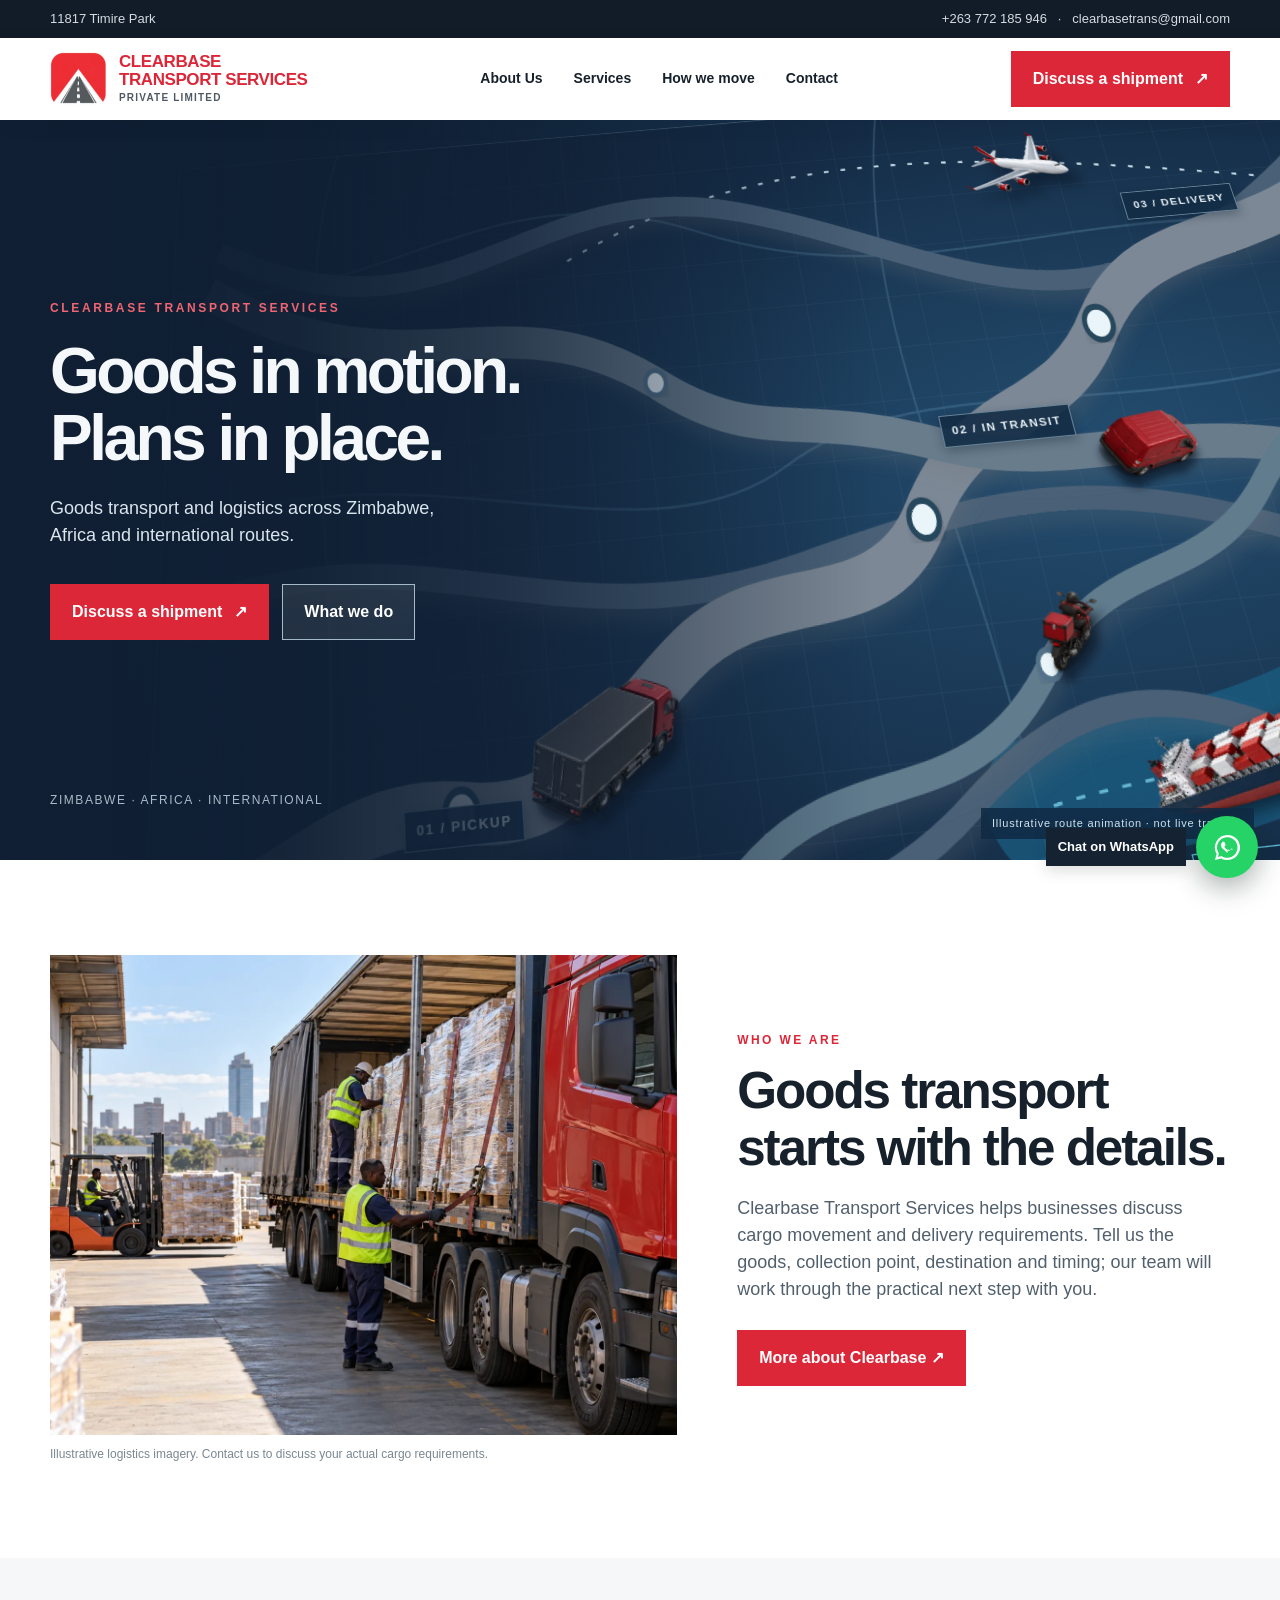
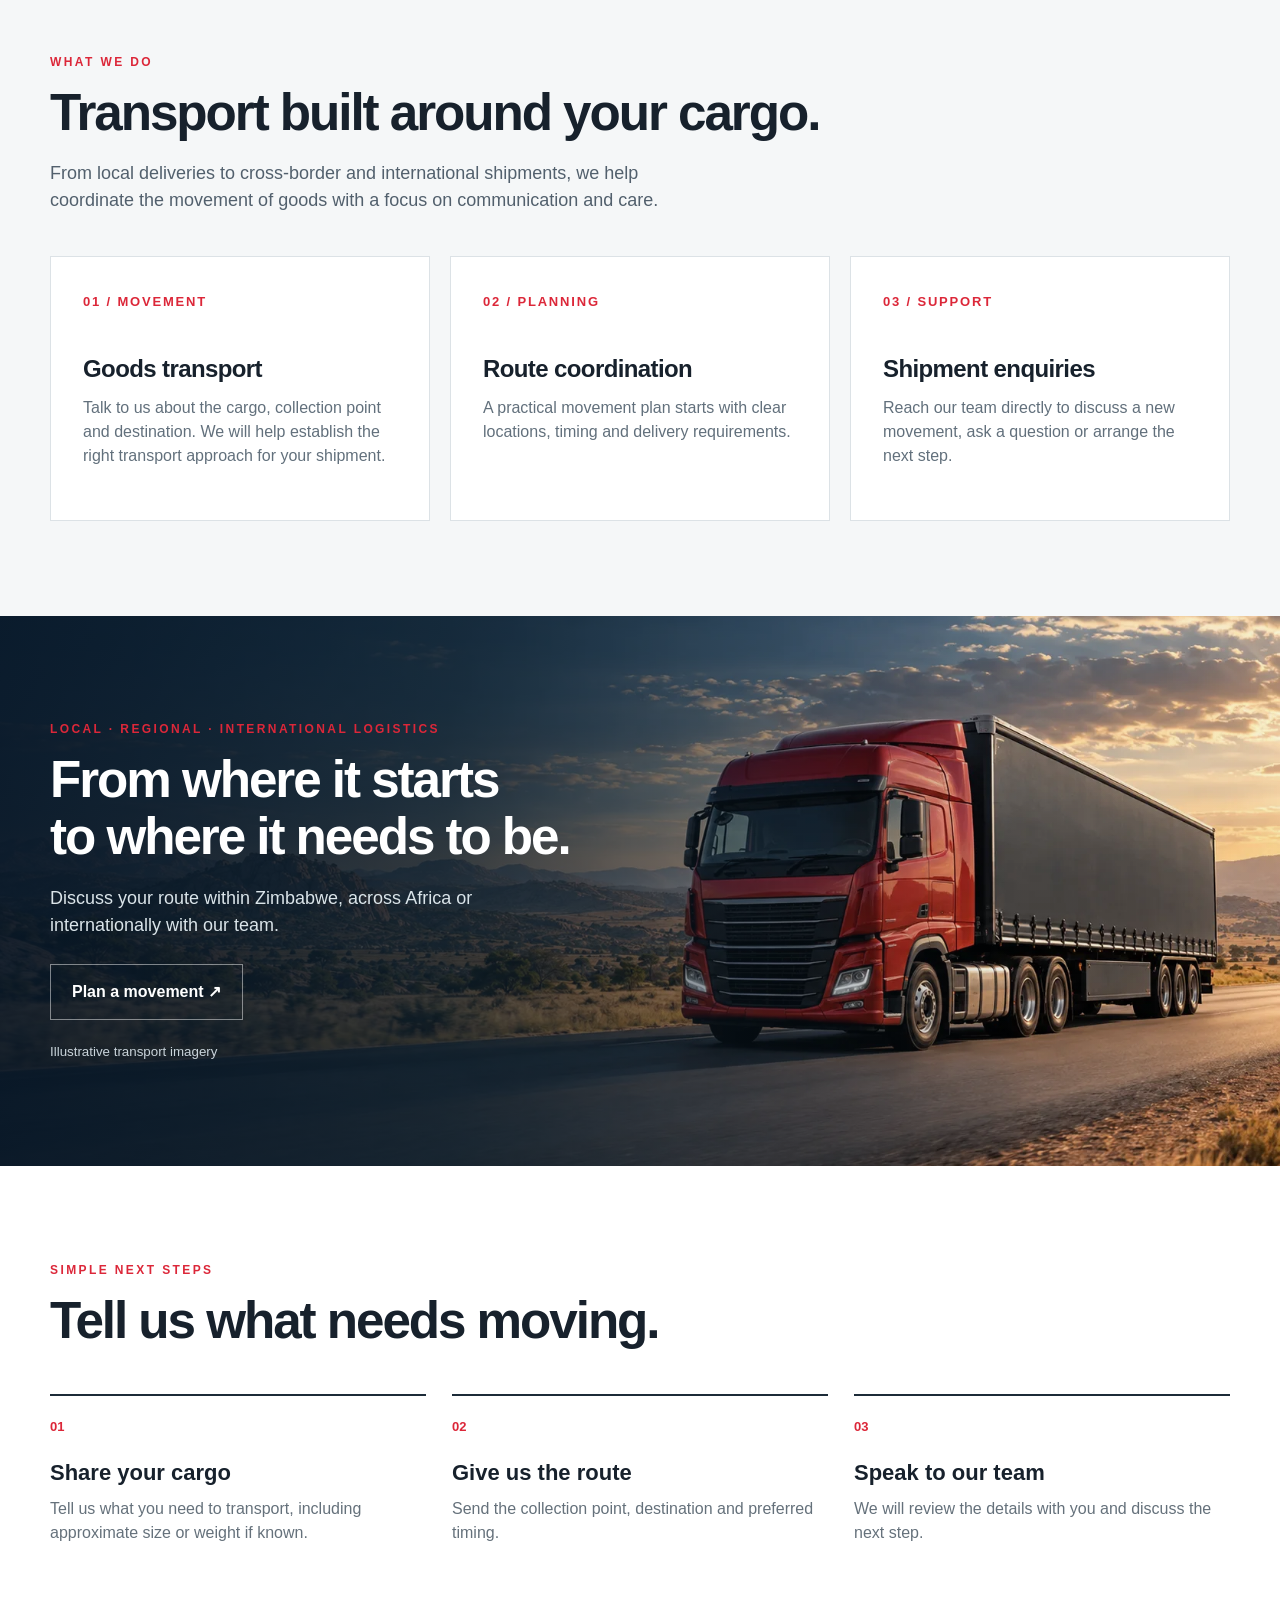
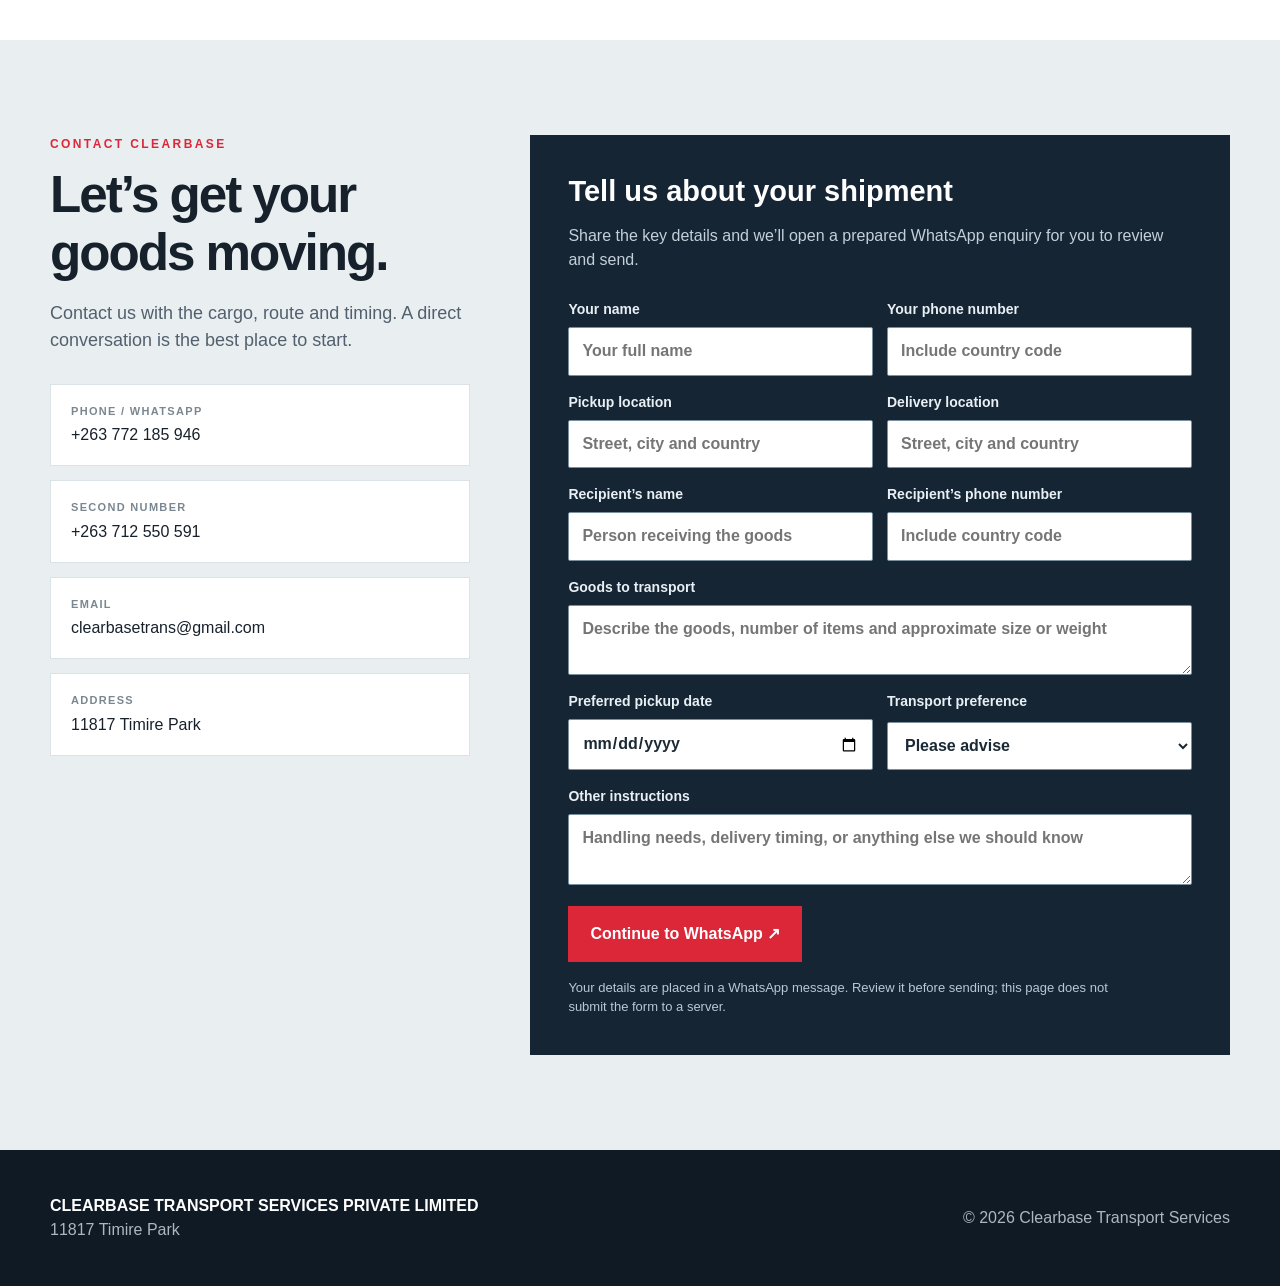
==== index.html @ 92cdd4fc "Publish Clearbase Transport Services website" ====
<!doctype html>
<html lang="en">
<head>
  <meta charset="utf-8"><meta name="viewport" content="width=device-width,initial-scale=1">
  <title>Clearbase Transport Services | Move with confidence</title>
  <meta name="description" content="Clearbase Transport Services coordinates goods transport and logistics across Zimbabwe, Africa and international routes. Discuss your shipment with our team at 11817 Timire Park.">
  <link rel="icon" type="image/svg+xml" href="data:image/svg+xml,%3Csvg xmlns='http://www.w3.org/2000/svg' viewBox='0 0 64 64'%3E%3Crect x='5' y='5' width='54' height='54' rx='14' fill='%23ed263b'/%3E%3Cpath d='M9 55 32 14 55 55H43L32 35 21 55Z' fill='white'/%3E%3Cpath d='M25 55 32 40 39 55Z' fill='%23313b49'/%3E%3C/svg%3E">
  <style>
    :root{--ink:#17212c;--navy:#111c28;--red:#dc2739;--muted:#63707d;--line:#dce2e6;--paper:#f5f7f8}*{box-sizing:border-box}html{scroll-behavior:smooth}body{margin:0;color:var(--ink);font-family:Inter,Arial,sans-serif;line-height:1.5}a{color:inherit;text-decoration:none}button{font:inherit}img{max-width:100%}.wrap{width:min(1180px,calc(100% - 44px));margin:auto}.topbar{background:#111c28;color:#d5dce2;font-size:13px}.topbar .wrap{display:flex;justify-content:space-between;padding:9px 0;gap:15px}.topbar a:hover,.contact-link:hover{color:var(--red)}header{background:white;position:sticky;top:0;z-index:20;box-shadow:0 4px 22px #0b17220c}.nav{height:82px;display:flex;align-items:center;justify-content:space-between;gap:20px}.brand{display:flex;align-items:center;gap:12px;min-width:0}.brand img{width:165px;height:57px;object-fit:contain;object-position:left center}.navlinks{display:flex;align-items:center;gap:31px;font-weight:650;font-size:14px}.navlinks a:hover{color:var(--red)}.btn{display:inline-flex;align-items:center;justify-content:center;gap:12px;padding:15px 21px;background:var(--red);color:white;font-weight:750;border:1px solid var(--red);min-height:52px;transition:.2s}.btn:hover{background:#b41e30;transform:translateY(-2px)}.btn.secondary{background:transparent;border-color:#fff7;color:white}.btn.secondary:hover{background:#ffffff21}.menu{display:none;background:none;border:0;font-size:28px;color:var(--ink)}.hero{position:relative;min-height:630px;background:#192938 url('/assets/road-freight.webp') center 53%/cover no-repeat;color:white;overflow:hidden}.hero:before{content:"";position:absolute;inset:0;background:linear-gradient(90deg,#101b2bed 0%,#101b2bca 36%,#101b2b40 68%,#101b2b08 100%)}.hero .wrap{position:relative;min-height:630px;display:flex;align-items:center}.hero-copy{max-width:600px;padding:75px 0 95px}.eyebrow{font-size:12px;letter-spacing:.22em;font-weight:800;text-transform:uppercase;color:#ef6572}.hero h1{font-size:clamp(42px,5.5vw,76px);line-height:1.03;letter-spacing:-.055em;margin:21px 0 24px;max-width:650px}.hero p{color:#e1e7eb;font-size:18px;max-width:520px;margin:0 0 35px}.actions{display:flex;flex-wrap:wrap;gap:13px}.hero-meta{position:absolute;left:0;bottom:31px;font-size:12px;letter-spacing:.13em;color:#d1dce4;text-transform:uppercase}.section{padding:95px 0}.section.alt{background:var(--paper)}.kicker{font-size:12px;text-transform:uppercase;letter-spacing:.2em;color:var(--red);font-weight:800;margin:0 0 13px}.section h2{font-size:clamp(32px,4vw,52px);line-height:1.12;letter-spacing:-.04em;margin:0 0 19px}.lead{color:#52606d;font-size:18px;max-width:650px;margin:0}.intro{display:grid;grid-template-columns:1fr 1fr;gap:75px;align-items:center}.intro aside{border-left:3px solid var(--red);padding-left:29px;color:#485766;font-size:19px}.cards{display:grid;grid-template-columns:repeat(3,1fr);gap:20px;margin-top:42px}.card{padding:32px;background:white;border:1px solid var(--line);min-height:265px;transition:transform .25s,box-shadow .25s}.card:hover{transform:translateY(-5px);box-shadow:0 18px 40px #17212c13}.card .num{color:var(--red);font-weight:850;font-size:13px;letter-spacing:.14em}.card h3{font-size:24px;margin:38px 0 9px;letter-spacing:-.025em}.card p{color:#62707c;margin:0}.route{background:#111d29;color:white;overflow:hidden}.route-grid{display:grid;grid-template-columns:.8fr 1.2fr;gap:45px;align-items:center}.route h2{max-width:460px}.route .lead{color:#bdc9d2}.route-visual{height:385px;position:relative;perspective:900px}.route-board{position:absolute;inset:5% 0;background:linear-gradient(145deg,#203548,#122332);border:1px solid #42596c;box-shadow:0 30px 55px #07111b8c;transform:rotateX(10deg) rotateY(-7deg);overflow:hidden}.route-board:before{content:"";position:absolute;inset:0;background-image:linear-gradient(#ffffff08 1px,transparent 1px),linear-gradient(90deg,#ffffff08 1px,transparent 1px);background-size:40px 40px}.route-svg{position:absolute;inset:0;width:100%;height:100%}.route-svg .network{fill:none;stroke:#557187;stroke-width:1.5}.route-svg .active{fill:none;stroke:#ef3b4f;stroke-width:3;stroke-dasharray:8 7;animation:flow 3s linear infinite}.route-svg .dot{fill:#fb5164}.route-svg .ring{fill:none;stroke:#fb5164;stroke-width:1;animation:pulse 2.5s ease-in-out infinite;transform-origin:center}.route-label{position:absolute;font-size:11px;letter-spacing:.08em;font-weight:800;color:#e5edf3}.route-label.one{left:23%;top:18%}.route-label.two{right:16%;bottom:20%}.route-label.three{left:12%;bottom:18%}.route-caption{position:absolute;bottom:16px;left:20px;right:20px;border-top:1px solid #ffffff32;padding-top:10px;font-size:11px;letter-spacing:.12em;color:#a9bac6;text-transform:uppercase}.cargo{position:absolute;right:-4px;top:21px;padding:13px 17px;background:#f4f6f7;color:#17212c;box-shadow:12px 14px 0 #070f17a8;transform:rotateY(-13deg);font-size:12px;font-weight:750;letter-spacing:.08em}.cargo b{display:block;font-size:20px;color:var(--red);letter-spacing:-.02em}.route-truck{position:absolute;left:24%;top:52%;font-size:31px;filter:drop-shadow(2px 4px 6px #000);offset-path:path('M 0 0 C 130 -120 250 50 440 -120');animation:drive 9s linear infinite}.route-note{font-size:12px;letter-spacing:.12em;color:#b6c5d0;margin-top:18px;text-transform:uppercase}.process{display:grid;grid-template-columns:repeat(3,1fr);gap:26px;margin-top:45px}.step{border-top:2px solid #1c2b38;padding-top:18px}.step span{color:var(--red);font-weight:800;font-size:13px}.step h3{font-size:22px;margin:18px 0 8px}.step p{color:#65717b;margin:0}.contact{background:#e9eef1}.contact-grid{display:grid;grid-template-columns:1fr 1fr;gap:60px}.contact-list{display:grid;gap:14px;margin-top:30px}.contact-list a,.contact-list div{display:block;padding:18px 20px;background:white;border:1px solid #dce3e7}.contact-list small{display:block;color:#7a8791;text-transform:uppercase;letter-spacing:.12em;font-size:11px;font-weight:800;margin-bottom:4px}.contact-panel{background:#162534;color:white;padding:38px}.contact-panel h3{font-size:29px;line-height:1.2;margin:0 0 16px}.contact-panel p{color:#c4d0d9;margin:0 0 28px}footer{background:#101a25;color:#abb8c2;padding:44px 0}.foot{display:flex;justify-content:space-between;gap:20px;align-items:center}.foot strong{color:white}.wa{position:fixed;z-index:30;right:22px;bottom:22px;width:62px;height:62px;border-radius:50%;background:#25d366;color:#fff;box-shadow:0 9px 28px #0b231a5c;display:grid;place-items:center;transition:.2s}.wa:hover{transform:scale(1.07)}.wa svg{width:31px;height:31px;fill:currentColor}.wa span{position:absolute;right:72px;white-space:nowrap;background:#142232;color:white;padding:9px 12px;font-size:13px;font-weight:700;box-shadow:0 5px 15px #0002}@keyframes flow{to{stroke-dashoffset:-30}}@keyframes pulse{50%{opacity:.15;transform:scale(1.65)}}@keyframes drive{to{offset-distance:100%}}@media(max-width:850px){.navlinks{display:none;position:absolute;top:82px;left:0;right:0;background:white;padding:20px 24px;box-shadow:0 15px 20px #101a2519;flex-direction:column;align-items:flex-start}.navlinks.open{display:flex}.menu{display:block}.nav>.btn{display:none}.intro,.route-grid,.contact-grid{grid-template-columns:1fr;gap:35px}.cards,.process{grid-template-columns:1fr 1fr}.hero:before{background:linear-gradient(90deg,#101b2be8,#101b2b8a)}.route-visual{height:330px}}@media(max-width:600px){.wrap{width:min(100% - 36px,1180px)}.topbar .wrap{display:block;text-align:center}.topbar .wrap span{display:none}.nav{height:70px}.brand img{width:147px}.navlinks{top:70px}.hero,.hero .wrap{min-height:580px}.hero-copy{padding:62px 0 90px}.hero h1{font-size:48px}.hero p{font-size:16px}.section{padding:70px 0}.cards,.process{grid-template-columns:1fr}.card{min-height:220px}.route-visual{height:280px}.route-label{font-size:9px}.contact-panel{padding:27px}.wa{right:16px;bottom:16px;width:56px;height:56px}.wa span{display:none}.foot{display:block}}@media(prefers-reduced-motion:reduce){*,*:before,*:after{animation-duration:.01ms!important;scroll-behavior:auto!important;transition-duration:.01ms!important}}
    .brand img{width:57px;height:57px;object-fit:contain}.brand-wordmark{font-size:17px;line-height:1.03;font-weight:850;letter-spacing:-.025em;color:var(--red)}.brand-wordmark small{display:block;color:#4e5963;font-size:10px;font-weight:700;letter-spacing:.12em;margin-top:5px}@media(max-width:600px){.brand img{width:48px;height:48px}.brand-wordmark{font-size:14px}.brand-wordmark small{font-size:9px}}.moving-truck{position:absolute;width:35%;left:15%;top:47%;z-index:2;filter:drop-shadow(5px 12px 8px #000a);animation:truck-route 9s ease-in-out infinite alternate;transform-origin:50% 80%}@keyframes truck-route{0%{transform:translate(0,0) scale(.86) rotate(-5deg)}50%{transform:translate(48%,-28%) scale(.96) rotate(-2deg)}100%{transform:translate(105%,-66%) scale(.72) rotate(-5deg)}}@media(prefers-reduced-motion:reduce){.moving-truck{animation:none;transform:translate(48%,-28%) scale(.9)}}
    .hero.motion-hero{background:#142331;min-height:740px}.motion-hero:before{background:linear-gradient(90deg,#0d1b2ae8 0%,#102235b0 35%,#1022350d 78%),linear-gradient(0deg,#102130cd,#10213000 28%);z-index:2;pointer-events:none}.motion-hero .wrap{min-height:740px;z-index:3;align-items:flex-start}.motion-hero .hero-copy{padding:102px 0 90px;max-width:570px;position:relative;z-index:3}.motion-hero .hero-copy h1{font-size:clamp(44px,5.6vw,76px)}.motion-hero .hero-copy p{max-width:430px}.hero-map{position:absolute;inset:0;overflow:hidden;perspective:1100px;background:radial-gradient(ellipse at 78% 45%,#35506a 0%,#1a3145 42%,#101e2b 100%)}.hero-map:after{content:"";position:absolute;inset:0;background:radial-gradient(ellipse at center,transparent 45%,#0b182653)}.map-plane{position:absolute;inset:-15% -4% -4% 20%;transform:rotateX(19deg) rotateZ(-5deg) scale(1.05);transform-origin:70% 50%;background-image:linear-gradient(#ffffff0b 1px,transparent 1px),linear-gradient(90deg,#ffffff0b 1px,transparent 1px);background-size:58px 58px;box-shadow:inset 0 0 130px #081421}.map-art{position:absolute;width:100%;height:100%;inset:0;overflow:visible}.map-art .terrain{fill:none;stroke:#78a2b351;stroke-width:1.6}.map-art .road{fill:none;stroke:#a9c0cb64;stroke-width:2}.map-art .active{fill:none;stroke:#fe5a68;stroke-width:3.2;stroke-dasharray:9 12;animation:flow 5s linear infinite}.map-art .local{stroke:#ffbe67}.map-art .place{fill:#ff6a78;stroke:#fff;stroke-width:2}.map-caption{position:absolute;color:#d5e2e9;font-size:12px;letter-spacing:.17em;font-weight:850;text-transform:uppercase;text-shadow:0 2px 5px #05111a;z-index:2}.map-caption.a{left:29%;top:52%}.map-caption.b{right:12%;top:25%}.map-caption.c{right:13%;bottom:14%}.vehicle{position:absolute;z-index:2;filter:drop-shadow(8px 14px 10px #06111ecb);will-change:transform}.vehicle.truck-one{width:25%;left:40%;top:58%;animation:truck-cross 18s linear infinite}.vehicle.truck-two{width:19%;right:7%;top:9%;animation:truck-upper 22s linear infinite}.vehicle.bike-one{width:11%;right:16%;bottom:20%;animation:bike-cross 16s linear infinite}.map-legend{position:absolute;right:4%;bottom:4%;z-index:3;border:1px solid #ffffff40;background:#0b1a29af;backdrop-filter:blur(8px);padding:15px 18px;color:#dae4e9;font-size:11px;letter-spacing:.12em;text-transform:uppercase}.map-legend b{color:#fff;font-size:14px;display:block;letter-spacing:.02em;margin-bottom:3px}.hero-progress{position:absolute;left:0;right:0;bottom:0;height:3px;background:#ffffff2b;z-index:4}.hero-progress:after{content:"";display:block;width:25%;height:100%;background:#f34b5e;animation:progress 18s linear infinite}@keyframes truck-cross{0%{transform:translate(-36%,24%) scale(.66)}25%{transform:translate(5%,-1%) scale(.76)}60%{transform:translate(67%,-47%) scale(.87)}100%{transform:translate(155%,-100%) scale(.64)}}@keyframes truck-upper{0%{transform:translate(-65%,80%) scale(.66);opacity:0}16%{opacity:1}80%{opacity:1}100%{transform:translate(86%,-56%) scale(.79);opacity:0}}@keyframes bike-cross{0%{transform:translate(-240%,70%) scale(.7);opacity:0}18%{opacity:1}85%{opacity:1}100%{transform:translate(80%,-85%) scale(.83);opacity:0}}@keyframes progress{to{transform:translateX(400%)}}.photo-feature{display:grid;grid-template-columns:1.12fr .88fr;gap:60px;align-items:center}.photo-feature img{display:block;width:100%;height:480px;object-fit:cover}.photo-feature figcaption{font-size:12px;color:#7b8790;margin-top:10px}.photo-feature figure{margin:0}.photo-feature .lead{margin-bottom:27px}.road-photo{position:relative;color:white;background:#17232e url('/assets/road-freight.webp') center 58%/cover no-repeat;min-height:550px;display:flex;align-items:center}.road-photo:before{content:"";position:absolute;inset:0;background:linear-gradient(90deg,#081828e8 0%,#0c1e2cc0 35%,#0c1e2c08 80%)}.road-photo .wrap{position:relative}.road-photo h2{max-width:650px}.road-photo p:not(.kicker){font-size:18px;color:#dae4e9;max-width:470px;margin-bottom:25px}.road-photo small{display:block;color:#cad4db;margin-top:22px}@media(max-width:850px){.hero.motion-hero,.motion-hero .wrap{min-height:700px}.motion-hero:before{background:linear-gradient(180deg,#102033e0 0%,#1020339c 37%,#10203322 80%)}.motion-hero .hero-copy{padding-top:55px}.map-plane{inset:22% -16% -5% -8%;transform:rotateX(16deg) rotateZ(-5deg)}.vehicle.truck-one{width:33%}.vehicle.truck-two{width:26%}.vehicle.bike-one{width:16%}.photo-feature{grid-template-columns:1fr;gap:28px}}@media(max-width:600px){.hero.motion-hero,.motion-hero .wrap{min-height:780px}.motion-hero .hero-copy{padding-top:43px}.motion-hero .hero-copy h1{font-size:47px}.motion-hero .hero-copy p{font-size:16px;max-width:340px}.map-plane{inset:32% -48% -5% -38%;transform:rotateX(12deg) rotateZ(-6deg)}.map-caption{font-size:9px}.map-legend{right:7%;bottom:8%;font-size:9px}.photo-feature img{height:320px}.road-photo{min-height:480px}}@media(prefers-reduced-motion:reduce){.hero-progress:after,.vehicle,.map-art .active{animation:none!important}.vehicle.truck-one{transform:translate(20%,-10%)}.vehicle.truck-two{transform:translate(0,0)}.vehicle.bike-one{transform:translate(0,0)}}
  </style>
  <link rel="stylesheet" href="./route-animation.css">
  <link rel="stylesheet" href="./shipment-form.css">
</head>
<body>
  <div class="topbar"><div class="wrap"><span>11817 Timire Park</span><div><a href="tel:+263772185946">+263 772 185 946</a> &nbsp; · &nbsp; <a href="mailto:clearbasetrans@gmail.com">clearbasetrans@gmail.com</a></div></div></div>
  <header><div class="wrap nav"><a href="#home" class="brand" aria-label="Clearbase Transport Services home"><img src="./assets/clearbase-mark.webp" alt=""><span class="brand-wordmark">CLEARBASE<br>TRANSPORT SERVICES<small>PRIVATE LIMITED</small></span></a><nav id="nav" class="navlinks" aria-label="Main navigation"><a href="./about.html">About Us</a><a href="#services">Services</a><a href="#network">How we move</a><a href="#contact">Contact</a></nav><a class="btn" href="#contact">Discuss a shipment <span aria-hidden="true">↗</span></a><button class="menu" id="menu" aria-label="Open menu" aria-expanded="false" aria-controls="nav">☰</button></div></header>
  <main id="home">
<section class="hero motion-hero scene-hero" aria-label="Animated transport map showing a truck, van, bike, cargo ship and aircraft on separate routes">
  <div class="scene" aria-hidden="true">
    <div class="scene-map">
      <svg class="scene-roads" viewBox="0 0 1200 700" preserveAspectRatio="none">
        <defs>
          <filter id="road-shadow"><feDropShadow dx="2" dy="9" stdDeviation="7" flood-color="#6e767a" flood-opacity=".24"/></filter>
          <filter id="node-shadow"><feDropShadow dx="2" dy="5" stdDeviation="4" flood-color="#27313a" flood-opacity=".18"/></filter>
        </defs>
        <path class="contour" d="M-80 95 C180 180 300 10 540 100 S990 70 1300 170 M-80 335 C195 215 420 380 590 300 S980 320 1300 220 M-80 610 C195 490 340 680 650 605 S1030 525 1300 645 M180 -30 C80 160 220 380 110 740 M760 -30 C650 240 810 420 735 740"/>
        <path class="sea-channel" d="M755 550 C855 535 960 550 1150 475"/>
        <path id="ship-path" class="sea-route" d="M770 550 C865 535 970 545 1135 480"/>
        <path id="air-path" class="air-route" d="M400 115 C625 20 870 50 1210 105"/>
        <path class="secondary-road" d="M45 80 C280 195 365 30 585 85 S900 250 1180 80 M0 370 C230 305 350 420 585 375 S925 320 1220 450 M80 690 C280 540 490 670 700 545 S995 545 1240 630"/>
        <path id="freight-path" class="main-road" d="M-40 580 C105 570 150 500 265 515 C360 530 390 480 470 430 C555 375 650 425 710 350 C780 260 860 290 925 210 C1000 125 1100 165 1240 85"/>
        <path id="van-path" class="service-road" d="M35 115 C230 225 330 135 475 225 C565 285 610 255 740 295 C880 335 1005 275 1200 360"/>
        <path id="bike-path" class="lastmile-road" d="M240 680 C315 585 420 625 510 565 C610 505 700 555 795 460 C875 385 960 420 1040 345 C1100 290 1145 300 1240 255"/>
        <circle class="hub" cx="265" cy="515" r="14"/><circle class="hub" cx="710" cy="350" r="14"/><circle class="hub" cx="925" cy="210" r="14"/>
        <circle class="small-hub" cx="475" cy="225" r="10"/><circle class="small-hub" cx="795" cy="460" r="10"/>
      </svg>
      <div class="route-stamp stamp-one">01 / PICKUP</div>
      <div class="route-stamp stamp-two">02 / IN TRANSIT</div>
      <div class="route-stamp stamp-three">03 / DELIVERY</div>
      <div class="route-stamp sea-stamp">SEA ROUTE</div>
      <img class="route-vehicle freight-model" src="./assets/model-truck.webp" alt="">
      <img class="route-vehicle van-model" src="./assets/model-van.webp" alt="">
      <img class="route-vehicle bike-model" src="./assets/model-bike.webp" alt="">
      <img class="route-vehicle ship-model" src="./assets/model-ship.webp" alt="">
      <img class="route-vehicle plane-model" src="./assets/model-plane.webp" alt="">
    </div>
  </div>
  <div class="wrap"><div class="hero-copy"><div class="eyebrow">CLEARBASE TRANSPORT SERVICES</div><h1>Goods in motion.<br>Plans in place.</h1><p>Goods transport and logistics across Zimbabwe, Africa and international routes.</p><div class="actions"><a class="btn" href="https://wa.me/263772185946?text=Hello%20Clearbase%2C%20I%27d%20like%20to%20discuss%20a%20shipment." target="_blank" rel="noopener">Discuss a shipment <span aria-hidden="true">↗</span></a><a class="btn scene-secondary" href="#services">What we do</a></div></div><div class="hero-meta">ZIMBABWE · AFRICA · INTERNATIONAL</div></div>
  <div class="scene-note">Illustrative route animation · not live tracking</div>
</section>

    <section class="section" id="about"><div class="wrap photo-feature"><figure><img src="./assets/cargo-loading.webp" alt="Illustrative warehouse scene showing goods secured on a freight truck" loading="lazy"><figcaption>Illustrative logistics imagery. Contact us to discuss your actual cargo requirements.</figcaption></figure><div><p class="kicker">WHO WE ARE</p><h2>Goods transport starts with the details.</h2><p class="lead">Clearbase Transport Services helps businesses discuss cargo movement and delivery requirements. Tell us the goods, collection point, destination and timing; our team will work through the practical next step with you.</p><a class="btn" href="./about.html">More about Clearbase ↗</a></div></div></section>
    <section class="section alt" id="services"><div class="wrap"><p class="kicker">WHAT WE DO</p><h2>Transport built around your cargo.</h2><p class="lead">From local deliveries to cross-border and international shipments, we help coordinate the movement of goods with a focus on communication and care.</p><div class="cards"><article class="card"><span class="num">01 / MOVEMENT</span><h3>Goods transport</h3><p>Talk to us about the cargo, collection point and destination. We will help establish the right transport approach for your shipment.</p></article><article class="card"><span class="num">02 / PLANNING</span><h3>Route coordination</h3><p>A practical movement plan starts with clear locations, timing and delivery requirements.</p></article><article class="card"><span class="num">03 / SUPPORT</span><h3>Shipment enquiries</h3><p>Reach our team directly to discuss a new movement, ask a question or arrange the next step.</p></article></div></div></section>
    <section class="section road-photo" id="network"><div class="wrap"><p class="kicker">LOCAL · REGIONAL · INTERNATIONAL LOGISTICS</p><h2>From where it starts<br>to where it needs to be.</h2><p>Discuss your route within Zimbabwe, across Africa or internationally with our team.</p><a class="btn secondary" href="#contact">Plan a movement ↗</a><small>Illustrative transport imagery</small></div></section>
    <section class="section"><div class="wrap"><p class="kicker">SIMPLE NEXT STEPS</p><h2>Tell us what needs moving.</h2><div class="process"><div class="step"><span>01</span><h3>Share your cargo</h3><p>Tell us what you need to transport, including approximate size or weight if known.</p></div><div class="step"><span>02</span><h3>Give us the route</h3><p>Send the collection point, destination and preferred timing.</p></div><div class="step"><span>03</span><h3>Speak to our team</h3><p>We will review the details with you and discuss the next step.</p></div></div></div></section>
    <section class="section contact" id="contact"><div class="wrap contact-grid"><div><p class="kicker">CONTACT CLEARBASE</p><h2>Let’s get your goods moving.</h2><p class="lead">Contact us with the cargo, route and timing. A direct conversation is the best place to start.</p><div class="contact-list"><a class="contact-link" href="tel:+263772185946"><small>Phone / WhatsApp</small>+263 772 185 946</a><a class="contact-link" href="tel:+263712550591"><small>Second number</small>+263 712 550 591</a><a class="contact-link" href="mailto:clearbasetrans@gmail.com"><small>Email</small>clearbasetrans@gmail.com</a><div><small>Address</small>11817 Timire Park</div></div></div><div class="contact-panel"><h3>Tell us about your shipment</h3><p>Share the key details and we’ll open a prepared WhatsApp enquiry for you to review and send.</p>
      <form id="shipment-form" class="shipment-form">
        <div class="form-pair"><label>Your name <input name="senderName" autocomplete="name" required placeholder="Your full name"></label><label>Your phone number <input name="senderPhone" type="tel" autocomplete="tel" required placeholder="Include country code"></label></div>
        <div class="form-pair"><label>Pickup location <input name="pickup" required placeholder="Street, city and country"></label><label>Delivery location <input name="delivery" required placeholder="Street, city and country"></label></div>
        <div class="form-pair"><label>Recipient’s name <input name="recipientName" required placeholder="Person receiving the goods"></label><label>Recipient’s phone number <input name="recipientPhone" type="tel" required placeholder="Include country code"></label></div>
        <label>Goods to transport <textarea name="cargo" rows="2" required placeholder="Describe the goods, number of items and approximate size or weight"></textarea></label>
        <div class="form-pair"><label>Preferred pickup date <input name="pickupDate" type="date"></label><label>Transport preference <select name="mode"><option value="">Please advise</option><option>Truck or van</option><option>Motorbike delivery</option><option>Sea freight</option><option>Air freight</option></select></label></div>
        <label>Other instructions <textarea name="notes" rows="2" placeholder="Handling needs, delivery timing, or anything else we should know"></textarea></label>
        <button class="btn" type="submit">Continue to WhatsApp ↗</button>
        <small class="form-disclosure">Your details are placed in a WhatsApp message. Review it before sending; this page does not submit the form to a server.</small>
      </form></div></div></section>
  </main>
  <footer><div class="wrap foot"><div><strong>CLEARBASE TRANSPORT SERVICES PRIVATE LIMITED</strong><br>11817 Timire Park</div><div>© <span id="year">2026</span> Clearbase Transport Services</div></div></footer>
  <a class="wa" href="https://wa.me/263772185946?text=Hello%20Clearbase%2C%20I%27d%20like%20to%20discuss%20a%20shipment." target="_blank" rel="noopener" aria-label="Chat with Clearbase on WhatsApp"><span>Chat on WhatsApp</span><svg viewBox="0 0 32 32" aria-hidden="true"><path d="M16 3A13 13 0 0 0 4.8 22.6L3 29l6.5-1.7A13 13 0 1 0 16 3zm0 23.6c-2 0-4-.6-5.7-1.6l-.4-.2-3.8 1 1-3.7-.3-.4A10.6 10.6 0 1 1 16 26.6zm5.8-7.9c-.3-.2-1.8-.9-2.1-1s-.5-.2-.7.2-.8 1-1 1.2-.4.2-.7.1a8.7 8.7 0 0 1-2.6-1.6 9.9 9.9 0 0 1-1.8-2.2c-.2-.3 0-.5.2-.7l.5-.6.3-.5c.1-.2 0-.5 0-.7l-1-2.4c-.3-.6-.5-.5-.7-.5h-.6c-.3 0-.7.1-1 .5s-1.3 1.3-1.3 3.1 1.3 3.5 3 4.7 4.3 5.4 3.8 1.3 4.6 1.2 1.2-.1 1.8-.8 2.1-1.5.3-.7.3-1.3.2-1.5s-.3-.2-.6-.4z"/></svg></a>
  <script>const menu=document.querySelector('#menu'),nav=document.querySelector('#nav');menu.addEventListener('click',()=>{const open=nav.classList.toggle('open');menu.setAttribute('aria-expanded',String(open));menu.setAttribute('aria-label',open?'Close menu':'Open menu')});nav.querySelectorAll('a').forEach(a=>a.addEventListener('click',()=>{nav.classList.remove('open');menu.setAttribute('aria-expanded','false')}));document.querySelector('#year').textContent=new Date().getFullYear();</script>
<script src="./route-animation.js" defer></script>
<script src="./shipment-form.js" defer></script>
</body>
</html>
---- route-animation.css ----
.scene-hero{position:relative;background:#101f33;color:#f5f8fb;min-height:720px;overflow:hidden}
.scene-hero:before{content:"";position:absolute;inset:0;z-index:2;background:linear-gradient(90deg,#101f33 0%,#101f33f0 23%,#101f33b5 39%,#101f3300 68%);pointer-events:none}
.scene-hero .wrap{position:relative;z-index:3;min-height:720px;align-items:center}
.scene-hero .hero-copy{max-width:485px;padding:80px 0 100px}
.scene-hero .hero-copy h1{font-size:clamp(42px,5vw,66px);line-height:1.04}
.scene-hero .hero-copy p{color:#dae6ee;font-size:18px;max-width:410px}
.scene-hero .hero-meta{color:#a9bac9}
.scene-hero .scene-secondary{background:#ffffff14;color:#fff;border-color:#a5bac9}
.scene-hero .scene-secondary:hover{background:#ffffff2a}
.scene{position:absolute;inset:0;overflow:hidden;perspective:1200px;background:radial-gradient(ellipse at 75% 36%,#245277,#0e2035 78%)}
.scene-map{position:absolute;inset:-9% -9% -15% 18%;background:radial-gradient(ellipse at 75% 45%,#234d6f,#152c46 56%,#10243a);border:1px solid #48647a;box-shadow:0 38px 55px #07121e91,0 7px 0 #091827;transform:rotateX(22deg) rotateZ(-6deg) scale(1.08);transform-origin:65% 45%;overflow:hidden}
.scene-map:before{content:"";position:absolute;inset:0;background-image:linear-gradient(#c5e3fa0b 1px,transparent 1px),linear-gradient(90deg,#c5e3fa0b 1px,transparent 1px);background-size:56px 56px}
.scene-roads{position:absolute;inset:0;width:100%;height:100%;overflow:visible}
.scene-roads .contour{fill:none;stroke:#6d9abb45;stroke-width:2}
.scene-roads .secondary-road{fill:none;stroke:#486077;stroke-width:18;filter:url(#road-shadow)}
.scene-roads .main-road{fill:none;stroke:#7b8895;stroke-width:39;filter:url(#road-shadow)}
.scene-roads .service-road{fill:none;stroke:#687c8c;stroke-width:27;filter:url(#road-shadow)}
.scene-roads .lastmile-road{fill:none;stroke:#617b8d;stroke-width:19;filter:url(#road-shadow)}
.scene-roads .sea-channel{fill:none;stroke:#1a668d;stroke-width:86;stroke-linecap:round;opacity:.62}
.scene-roads .sea-route{fill:none;stroke:#74c9e1;stroke-width:2;stroke-dasharray:8 13;opacity:.85}
.scene-roads .air-route{fill:none;stroke:#d5e9f6;stroke-width:2;stroke-dasharray:5 13;opacity:.9}
.scene-roads .hub{fill:#eaf5fa;stroke:#27475c;stroke-width:5;filter:url(#node-shadow)}
.scene-roads .small-hub{fill:#eaf5fa;stroke:#52728a;stroke-width:4;filter:url(#node-shadow)}
.route-stamp{position:absolute;font-size:11px;font-weight:850;letter-spacing:.13em;color:#e9f2f7;background:#132d46e8;border:1px solid #668397;padding:7px 9px;box-shadow:0 4px 10px #08182750;white-space:nowrap}
.stamp-one{left:18%;top:73%}.stamp-two{left:62%;top:39%}.stamp-three{right:8%;top:14%}
.sea-stamp{left:73%;top:84%;border-color:#63c1df;color:#daf6ff}
.route-vehicle{position:absolute;left:0;top:0;z-index:2;object-fit:contain;transform-origin:50% 50%;filter:drop-shadow(7px 11px 5px #050e1ca6);will-change:left,top,transform}
.freight-model{width:11.5%}.van-model{width:7.7%}.bike-model{width:4.8%}.ship-model{width:20%;z-index:5;filter:drop-shadow(9px 13px 8px #041521b8)}.plane-model{width:12%;z-index:4;filter:drop-shadow(13px 18px 9px #0815259c)}
.scene-note{position:absolute;right:26px;bottom:21px;z-index:3;color:#d5e4ee;background:#102b45df;padding:7px 11px;font-size:11px;letter-spacing:.07em}
@media(max-width:900px){.scene-hero,.scene-hero .wrap{min-height:830px}.scene-hero:before{background:linear-gradient(180deg,#101f33 0%,#101f33ec 25%,#101f3300 55%)}.scene-hero .wrap{align-items:flex-start}.scene-hero .hero-copy{padding:48px 0 0;max-width:560px}.scene-map{inset:31% -24% -7% -13%;transform:rotateX(18deg) rotateZ(-6deg) scale(1.03)}.freight-model{width:13%}.van-model{width:9%}.bike-model{width:6%}.ship-model{width:20%}.plane-model{width:14%}}
@media(max-width:600px){.scene-hero,.scene-hero .wrap{min-height:800px}.scene-hero .hero-copy{padding-top:30px}.scene-hero .hero-copy h1{font-size:43px;margin:12px 0 15px}.scene-hero .hero-copy p{font-size:16px;margin-bottom:23px}.scene-hero .hero-meta{bottom:19px}.scene-map{inset:35% -45% 2% -45%;transform:rotateX(15deg) rotateZ(-6deg)}.route-stamp{font-size:8px;padding:4px 5px}.sea-stamp{left:71%;top:83%}.scene-note{right:8px;bottom:54px;font-size:9px}.freight-model{width:12%}.ship-model{width:22%}}
@media(prefers-reduced-motion:reduce){.route-vehicle{transition:none!important}}
---- shipment-form.css ----
.contact-grid{grid-template-columns:minmax(260px,.75fr) minmax(0,1.25fr);align-items:start}
.contact-panel{padding:clamp(24px,3vw,42px)}
.contact-panel>p{margin-bottom:27px}
.shipment-form{display:grid;gap:16px}
.shipment-form .form-pair{display:grid;grid-template-columns:repeat(2,minmax(0,1fr));gap:14px}
.shipment-form label{display:grid;gap:7px;color:#e8f0f5;font-weight:650;font-size:14px}
.shipment-form input,.shipment-form textarea,.shipment-form select{width:100%;min-width:0;padding:12px 13px;border:1px solid #7890a0;border-radius:2px;background:#fff;color:#1a2934;font:inherit;font-size:16px;line-height:1.4}
.shipment-form textarea{resize:vertical}
.shipment-form input:focus-visible,.shipment-form textarea:focus-visible,.shipment-form select:focus-visible{outline:3px solid #e75b68;outline-offset:2px}
.shipment-form .btn{cursor:pointer;justify-self:start;margin-top:5px}
.shipment-form .form-disclosure{display:block;max-width:550px;color:#b8c8d4;font-size:13px;line-height:1.5}
@media(max-width:850px){.contact-grid{grid-template-columns:1fr}}
@media(max-width:600px){.shipment-form .form-pair{grid-template-columns:1fr}.shipment-form .btn{width:100%}}
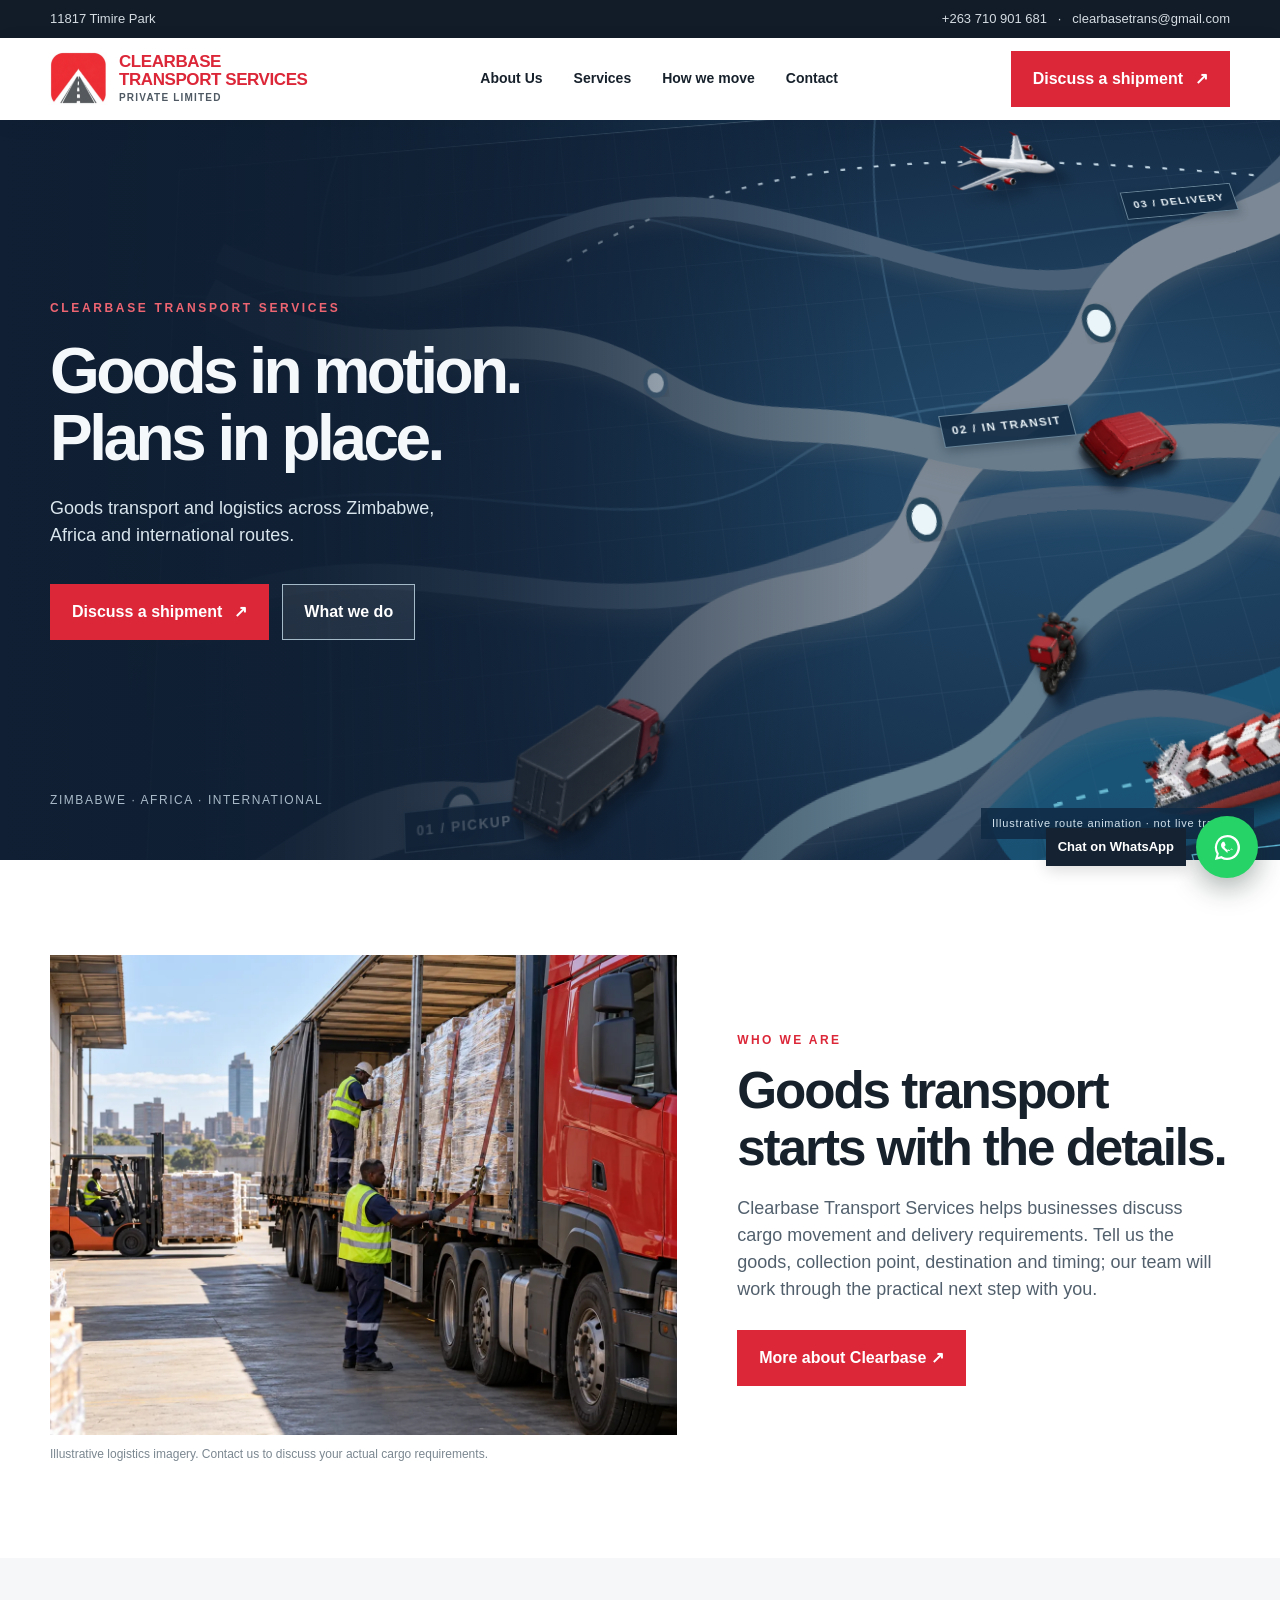
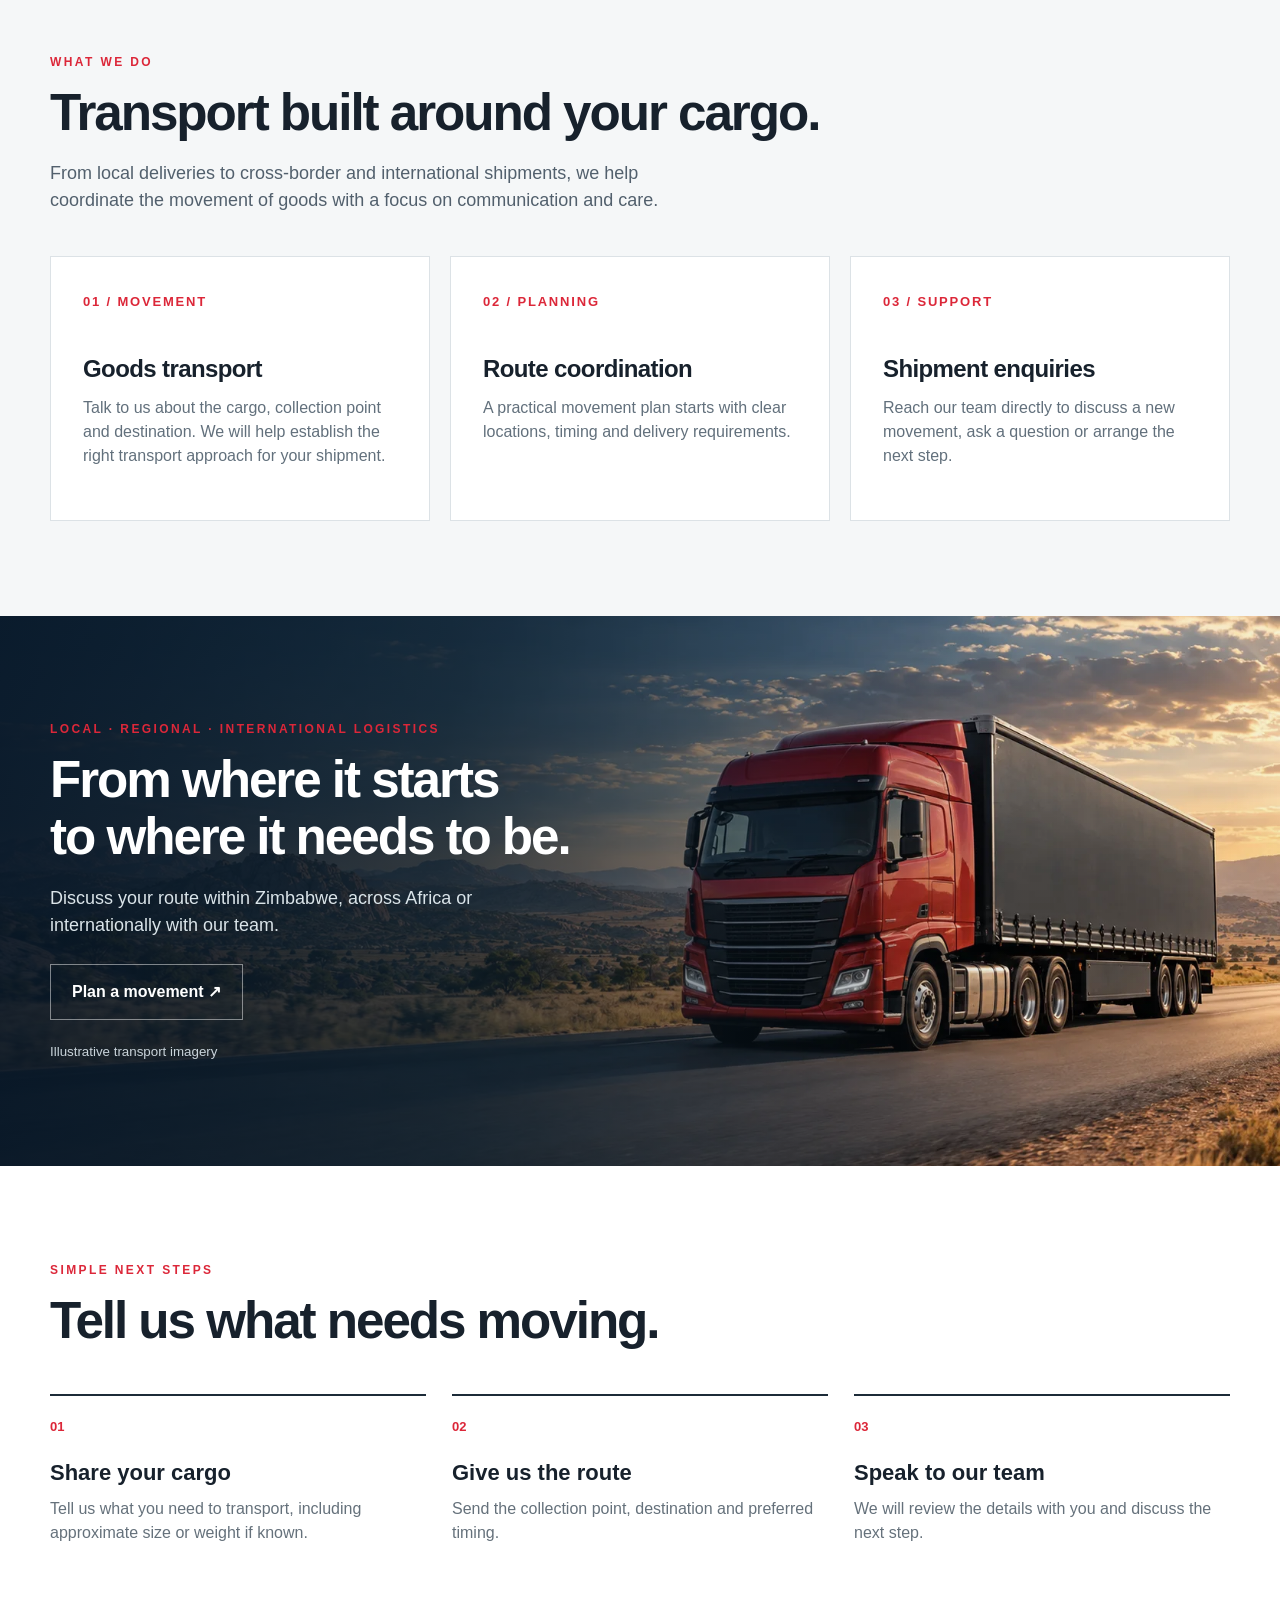
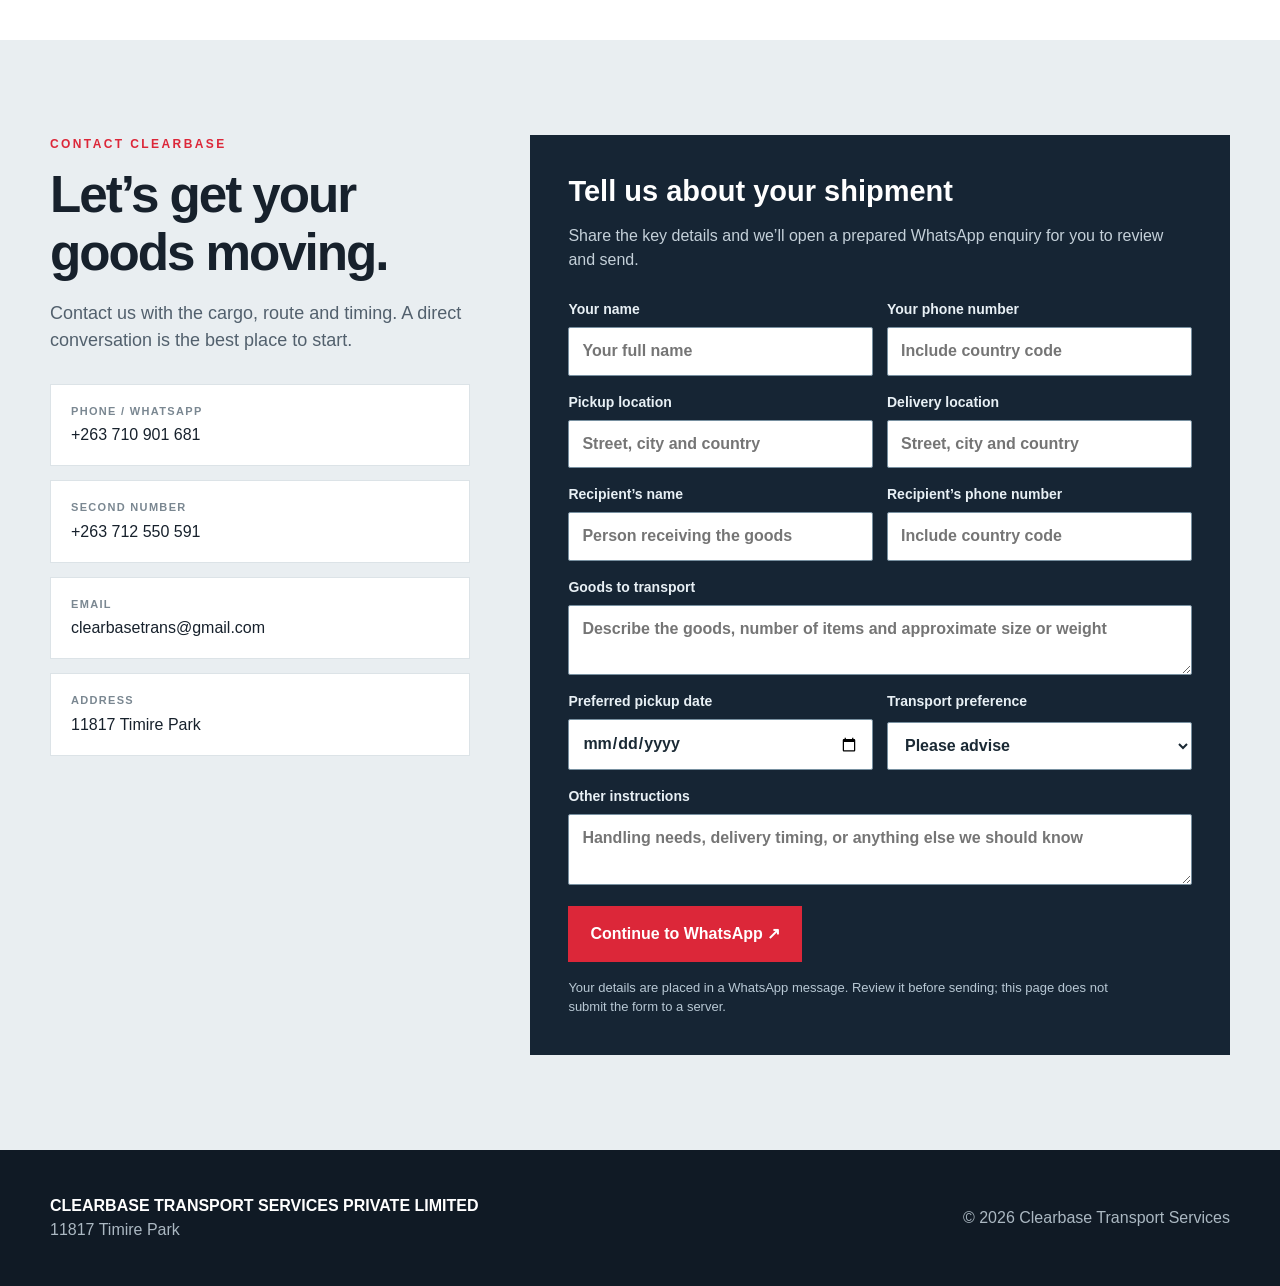
==== commit d0568035: "Route Clearbase enquiries to primary contact 0710901681" ====
--- a/index.html
+++ b/index.html
@@ -14,7 +14,7 @@
   <link rel="stylesheet" href="./shipment-form.css">
 </head>
 <body>
-  <div class="topbar"><div class="wrap"><span>11817 Timire Park</span><div><a href="tel:+263772185946">+263 772 185 946</a> &nbsp; · &nbsp; <a href="mailto:clearbasetrans@gmail.com">clearbasetrans@gmail.com</a></div></div></div>
+  <div class="topbar"><div class="wrap"><span>11817 Timire Park</span><div><a href="tel:+263710901681">+263 710 901 681</a> &nbsp; · &nbsp; <a href="mailto:clearbasetrans@gmail.com">clearbasetrans@gmail.com</a></div></div></div>
   <header><div class="wrap nav"><a href="#home" class="brand" aria-label="Clearbase Transport Services home"><img src="./assets/clearbase-mark.webp" alt=""><span class="brand-wordmark">CLEARBASE<br>TRANSPORT SERVICES<small>PRIVATE LIMITED</small></span></a><nav id="nav" class="navlinks" aria-label="Main navigation"><a href="./about.html">About Us</a><a href="#services">Services</a><a href="#network">How we move</a><a href="#contact">Contact</a></nav><a class="btn" href="#contact">Discuss a shipment <span aria-hidden="true">↗</span></a><button class="menu" id="menu" aria-label="Open menu" aria-expanded="false" aria-controls="nav">☰</button></div></header>
   <main id="home">
 <section class="hero motion-hero scene-hero" aria-label="Animated transport map showing a truck, van, bike, cargo ship and aircraft on separate routes">
@@ -47,7 +47,7 @@
       <img class="route-vehicle plane-model" src="./assets/model-plane.webp" alt="">
     </div>
   </div>
-  <div class="wrap"><div class="hero-copy"><div class="eyebrow">CLEARBASE TRANSPORT SERVICES</div><h1>Goods in motion.<br>Plans in place.</h1><p>Goods transport and logistics across Zimbabwe, Africa and international routes.</p><div class="actions"><a class="btn" href="https://wa.me/263772185946?text=Hello%20Clearbase%2C%20I%27d%20like%20to%20discuss%20a%20shipment." target="_blank" rel="noopener">Discuss a shipment <span aria-hidden="true">↗</span></a><a class="btn scene-secondary" href="#services">What we do</a></div></div><div class="hero-meta">ZIMBABWE · AFRICA · INTERNATIONAL</div></div>
+  <div class="wrap"><div class="hero-copy"><div class="eyebrow">CLEARBASE TRANSPORT SERVICES</div><h1>Goods in motion.<br>Plans in place.</h1><p>Goods transport and logistics across Zimbabwe, Africa and international routes.</p><div class="actions"><a class="btn" href="https://wa.me/263710901681?text=Hello%20Clearbase%2C%20I%27d%20like%20to%20discuss%20a%20shipment." target="_blank" rel="noopener">Discuss a shipment <span aria-hidden="true">↗</span></a><a class="btn scene-secondary" href="#services">What we do</a></div></div><div class="hero-meta">ZIMBABWE · AFRICA · INTERNATIONAL</div></div>
   <div class="scene-note">Illustrative route animation · not live tracking</div>
 </section>
 
@@ -55,7 +55,7 @@
     <section class="section alt" id="services"><div class="wrap"><p class="kicker">WHAT WE DO</p><h2>Transport built around your cargo.</h2><p class="lead">From local deliveries to cross-border and international shipments, we help coordinate the movement of goods with a focus on communication and care.</p><div class="cards"><article class="card"><span class="num">01 / MOVEMENT</span><h3>Goods transport</h3><p>Talk to us about the cargo, collection point and destination. We will help establish the right transport approach for your shipment.</p></article><article class="card"><span class="num">02 / PLANNING</span><h3>Route coordination</h3><p>A practical movement plan starts with clear locations, timing and delivery requirements.</p></article><article class="card"><span class="num">03 / SUPPORT</span><h3>Shipment enquiries</h3><p>Reach our team directly to discuss a new movement, ask a question or arrange the next step.</p></article></div></div></section>
     <section class="section road-photo" id="network"><div class="wrap"><p class="kicker">LOCAL · REGIONAL · INTERNATIONAL LOGISTICS</p><h2>From where it starts<br>to where it needs to be.</h2><p>Discuss your route within Zimbabwe, across Africa or internationally with our team.</p><a class="btn secondary" href="#contact">Plan a movement ↗</a><small>Illustrative transport imagery</small></div></section>
     <section class="section"><div class="wrap"><p class="kicker">SIMPLE NEXT STEPS</p><h2>Tell us what needs moving.</h2><div class="process"><div class="step"><span>01</span><h3>Share your cargo</h3><p>Tell us what you need to transport, including approximate size or weight if known.</p></div><div class="step"><span>02</span><h3>Give us the route</h3><p>Send the collection point, destination and preferred timing.</p></div><div class="step"><span>03</span><h3>Speak to our team</h3><p>We will review the details with you and discuss the next step.</p></div></div></div></section>
-    <section class="section contact" id="contact"><div class="wrap contact-grid"><div><p class="kicker">CONTACT CLEARBASE</p><h2>Let’s get your goods moving.</h2><p class="lead">Contact us with the cargo, route and timing. A direct conversation is the best place to start.</p><div class="contact-list"><a class="contact-link" href="tel:+263772185946"><small>Phone / WhatsApp</small>+263 772 185 946</a><a class="contact-link" href="tel:+263712550591"><small>Second number</small>+263 712 550 591</a><a class="contact-link" href="mailto:clearbasetrans@gmail.com"><small>Email</small>clearbasetrans@gmail.com</a><div><small>Address</small>11817 Timire Park</div></div></div><div class="contact-panel"><h3>Tell us about your shipment</h3><p>Share the key details and we’ll open a prepared WhatsApp enquiry for you to review and send.</p>
+    <section class="section contact" id="contact"><div class="wrap contact-grid"><div><p class="kicker">CONTACT CLEARBASE</p><h2>Let’s get your goods moving.</h2><p class="lead">Contact us with the cargo, route and timing. A direct conversation is the best place to start.</p><div class="contact-list"><a class="contact-link" href="tel:+263710901681"><small>Phone / WhatsApp</small>+263 710 901 681</a><a class="contact-link" href="tel:+263712550591"><small>Second number</small>+263 712 550 591</a><a class="contact-link" href="mailto:clearbasetrans@gmail.com"><small>Email</small>clearbasetrans@gmail.com</a><div><small>Address</small>11817 Timire Park</div></div></div><div class="contact-panel"><h3>Tell us about your shipment</h3><p>Share the key details and we’ll open a prepared WhatsApp enquiry for you to review and send.</p>
       <form id="shipment-form" class="shipment-form">
         <div class="form-pair"><label>Your name <input name="senderName" autocomplete="name" required placeholder="Your full name"></label><label>Your phone number <input name="senderPhone" type="tel" autocomplete="tel" required placeholder="Include country code"></label></div>
         <div class="form-pair"><label>Pickup location <input name="pickup" required placeholder="Street, city and country"></label><label>Delivery location <input name="delivery" required placeholder="Street, city and country"></label></div>
@@ -68,7 +68,7 @@
       </form></div></div></section>
   </main>
   <footer><div class="wrap foot"><div><strong>CLEARBASE TRANSPORT SERVICES PRIVATE LIMITED</strong><br>11817 Timire Park</div><div>© <span id="year">2026</span> Clearbase Transport Services</div></div></footer>
-  <a class="wa" href="https://wa.me/263772185946?text=Hello%20Clearbase%2C%20I%27d%20like%20to%20discuss%20a%20shipment." target="_blank" rel="noopener" aria-label="Chat with Clearbase on WhatsApp"><span>Chat on WhatsApp</span><svg viewBox="0 0 32 32" aria-hidden="true"><path d="M16 3A13 13 0 0 0 4.8 22.6L3 29l6.5-1.7A13 13 0 1 0 16 3zm0 23.6c-2 0-4-.6-5.7-1.6l-.4-.2-3.8 1 1-3.7-.3-.4A10.6 10.6 0 1 1 16 26.6zm5.8-7.9c-.3-.2-1.8-.9-2.1-1s-.5-.2-.7.2-.8 1-1 1.2-.4.2-.7.1a8.7 8.7 0 0 1-2.6-1.6 9.9 9.9 0 0 1-1.8-2.2c-.2-.3 0-.5.2-.7l.5-.6.3-.5c.1-.2 0-.5 0-.7l-1-2.4c-.3-.6-.5-.5-.7-.5h-.6c-.3 0-.7.1-1 .5s-1.3 1.3-1.3 3.1 1.3 3.5 3 4.7 4.3 5.4 3.8 1.3 4.6 1.2 1.2-.1 1.8-.8 2.1-1.5.3-.7.3-1.3.2-1.5s-.3-.2-.6-.4z"/></svg></a>
+  <a class="wa" href="https://wa.me/263710901681?text=Hello%20Clearbase%2C%20I%27d%20like%20to%20discuss%20a%20shipment." target="_blank" rel="noopener" aria-label="Chat with Clearbase on WhatsApp"><span>Chat on WhatsApp</span><svg viewBox="0 0 32 32" aria-hidden="true"><path d="M16 3A13 13 0 0 0 4.8 22.6L3 29l6.5-1.7A13 13 0 1 0 16 3zm0 23.6c-2 0-4-.6-5.7-1.6l-.4-.2-3.8 1 1-3.7-.3-.4A10.6 10.6 0 1 1 16 26.6zm5.8-7.9c-.3-.2-1.8-.9-2.1-1s-.5-.2-.7.2-.8 1-1 1.2-.4.2-.7.1a8.7 8.7 0 0 1-2.6-1.6 9.9 9.9 0 0 1-1.8-2.2c-.2-.3 0-.5.2-.7l.5-.6.3-.5c.1-.2 0-.5 0-.7l-1-2.4c-.3-.6-.5-.5-.7-.5h-.6c-.3 0-.7.1-1 .5s-1.3 1.3-1.3 3.1 1.3 3.5 3 4.7 4.3 5.4 3.8 1.3 4.6 1.2 1.2-.1 1.8-.8 2.1-1.5.3-.7.3-1.3.2-1.5s-.3-.2-.6-.4z"/></svg></a>
   <script>const menu=document.querySelector('#menu'),nav=document.querySelector('#nav');menu.addEventListener('click',()=>{const open=nav.classList.toggle('open');menu.setAttribute('aria-expanded',String(open));menu.setAttribute('aria-label',open?'Close menu':'Open menu')});nav.querySelectorAll('a').forEach(a=>a.addEventListener('click',()=>{nav.classList.remove('open');menu.setAttribute('aria-expanded','false')}));document.querySelector('#year').textContent=new Date().getFullYear();</script>
 <script src="./route-animation.js" defer></script>
 <script src="./shipment-form.js" defer></script>
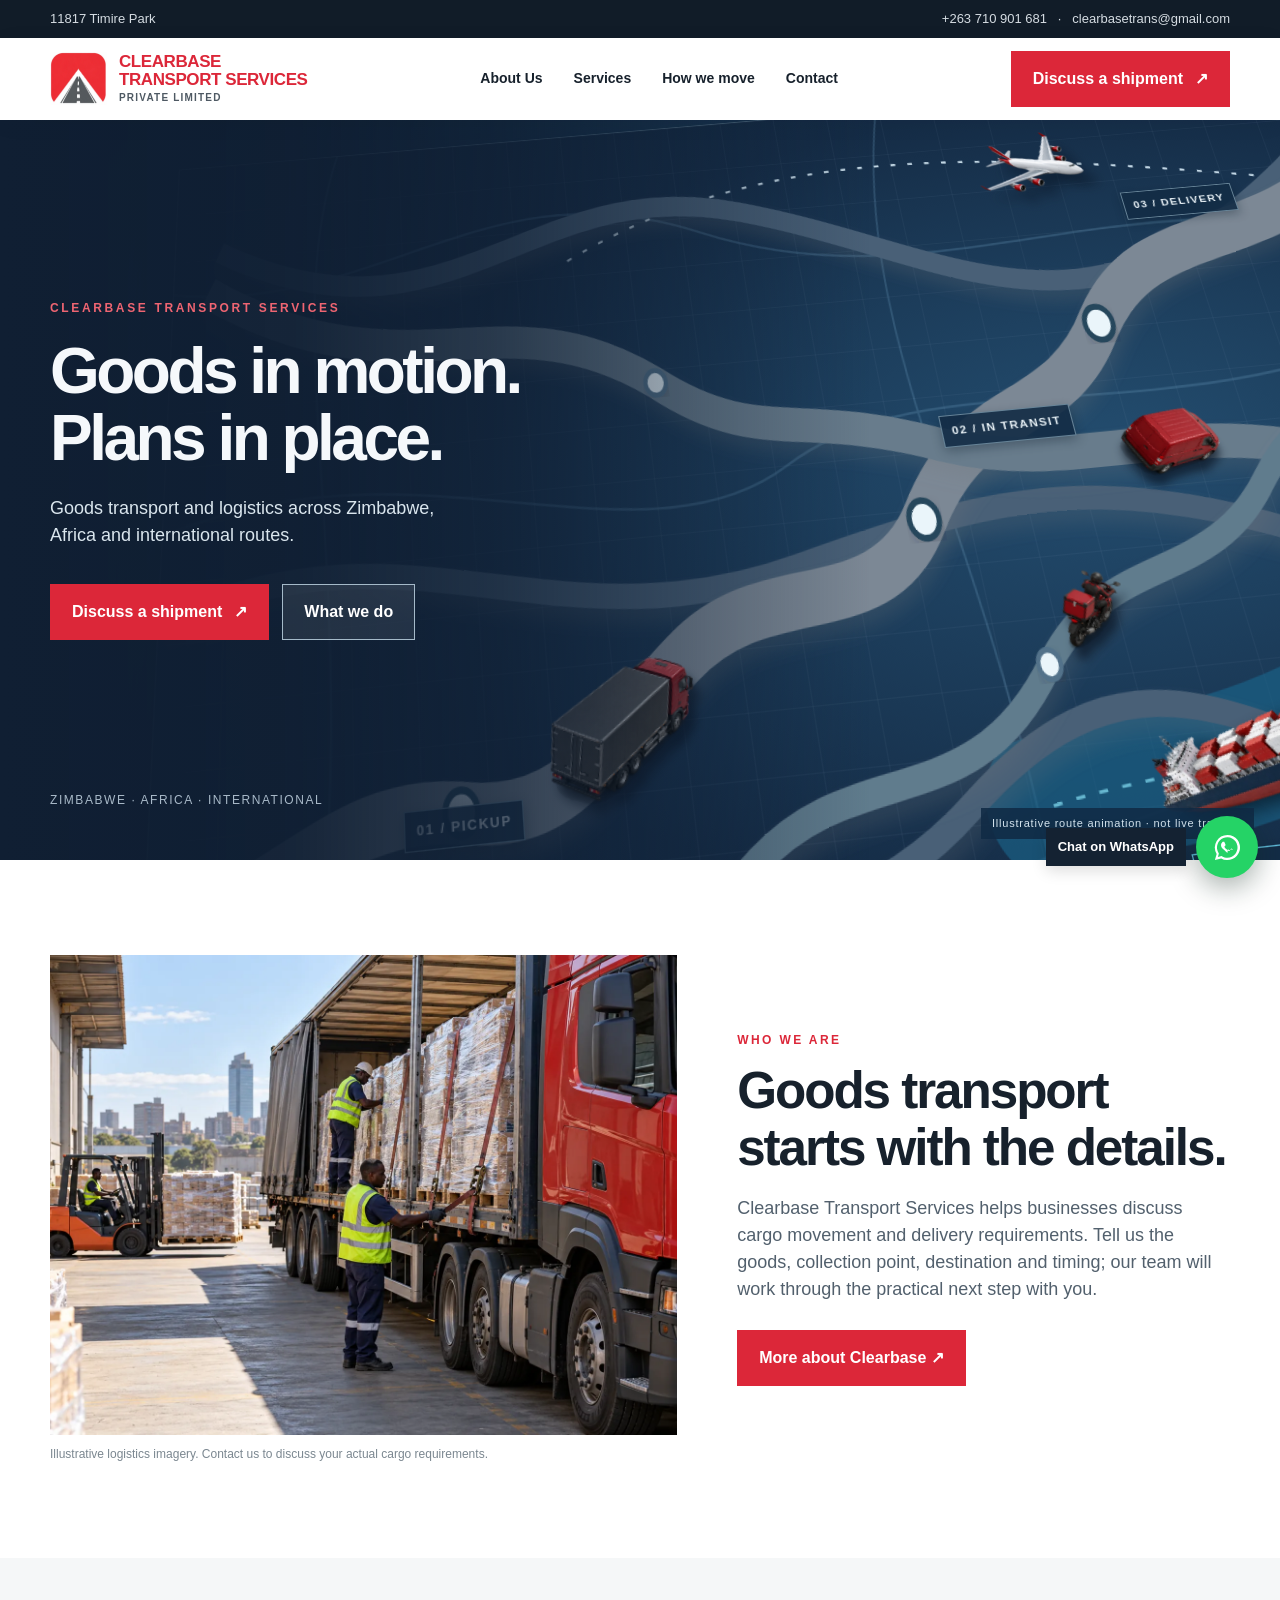
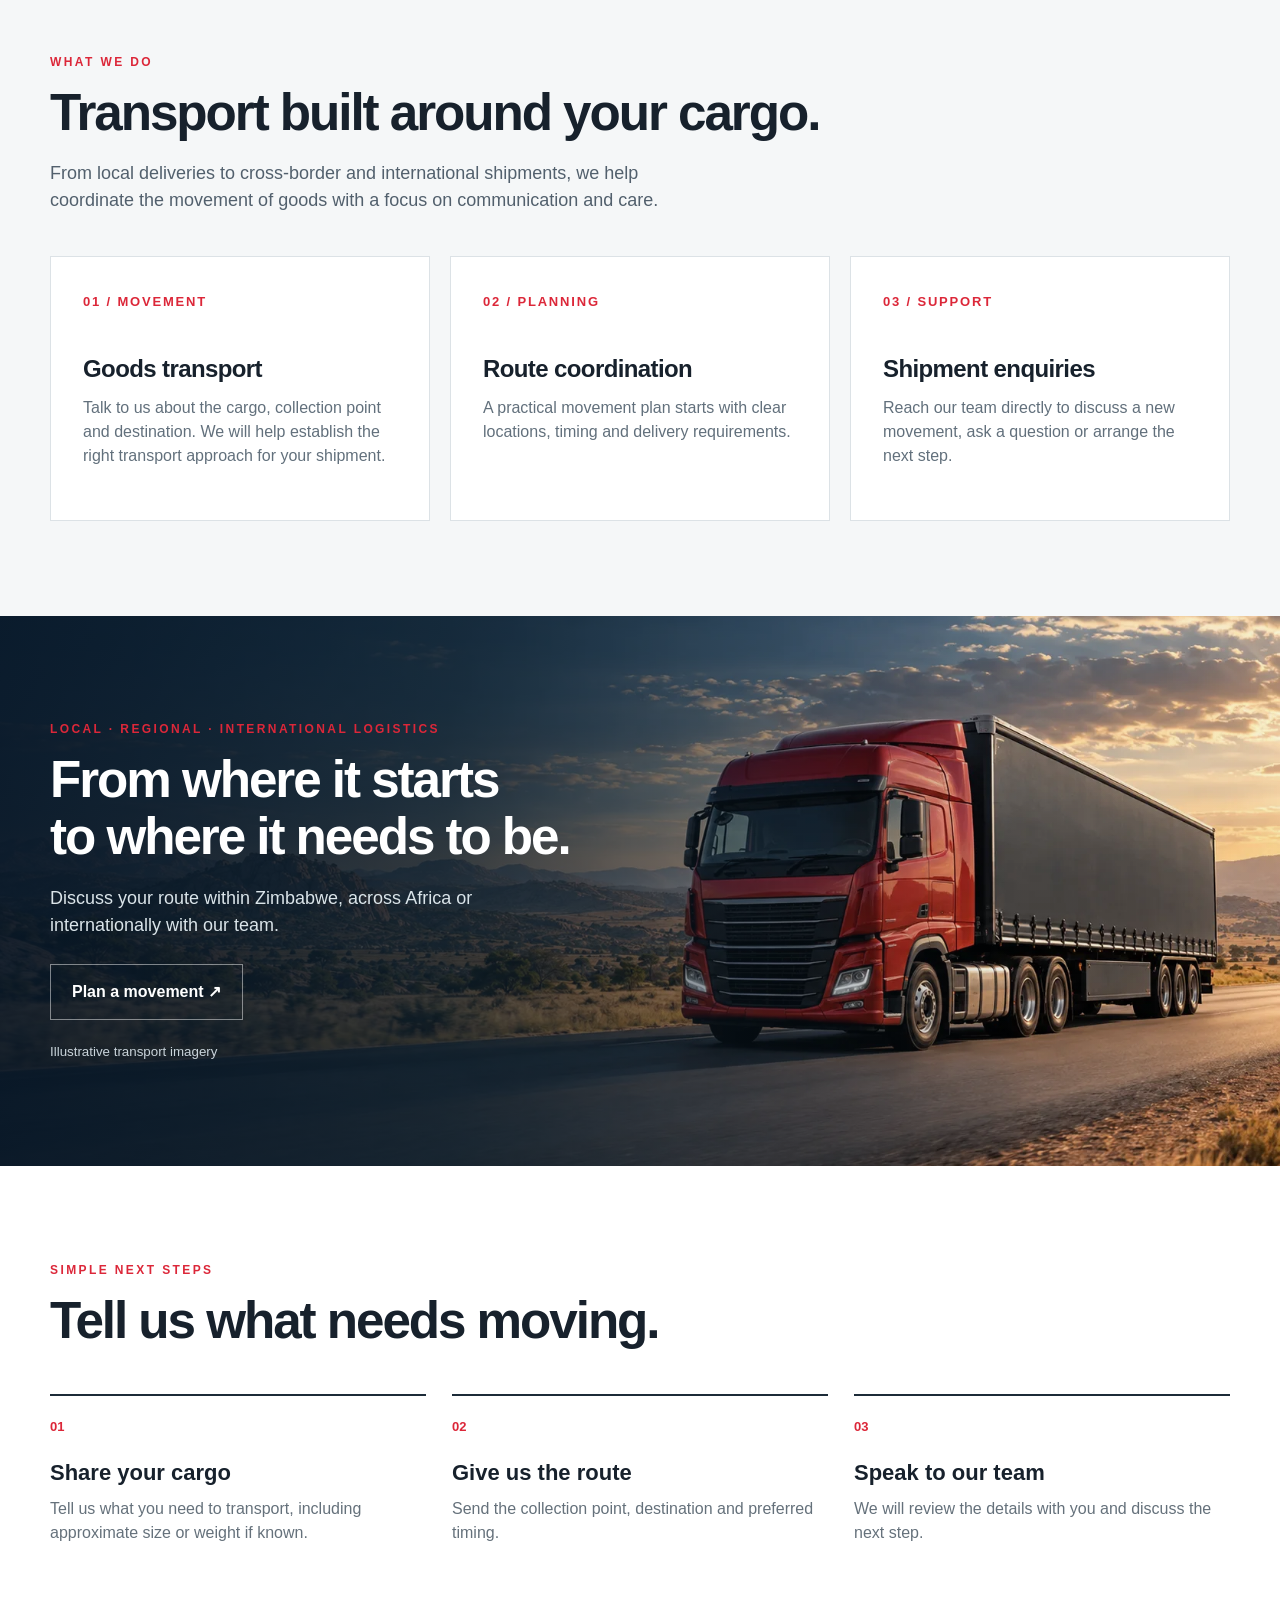
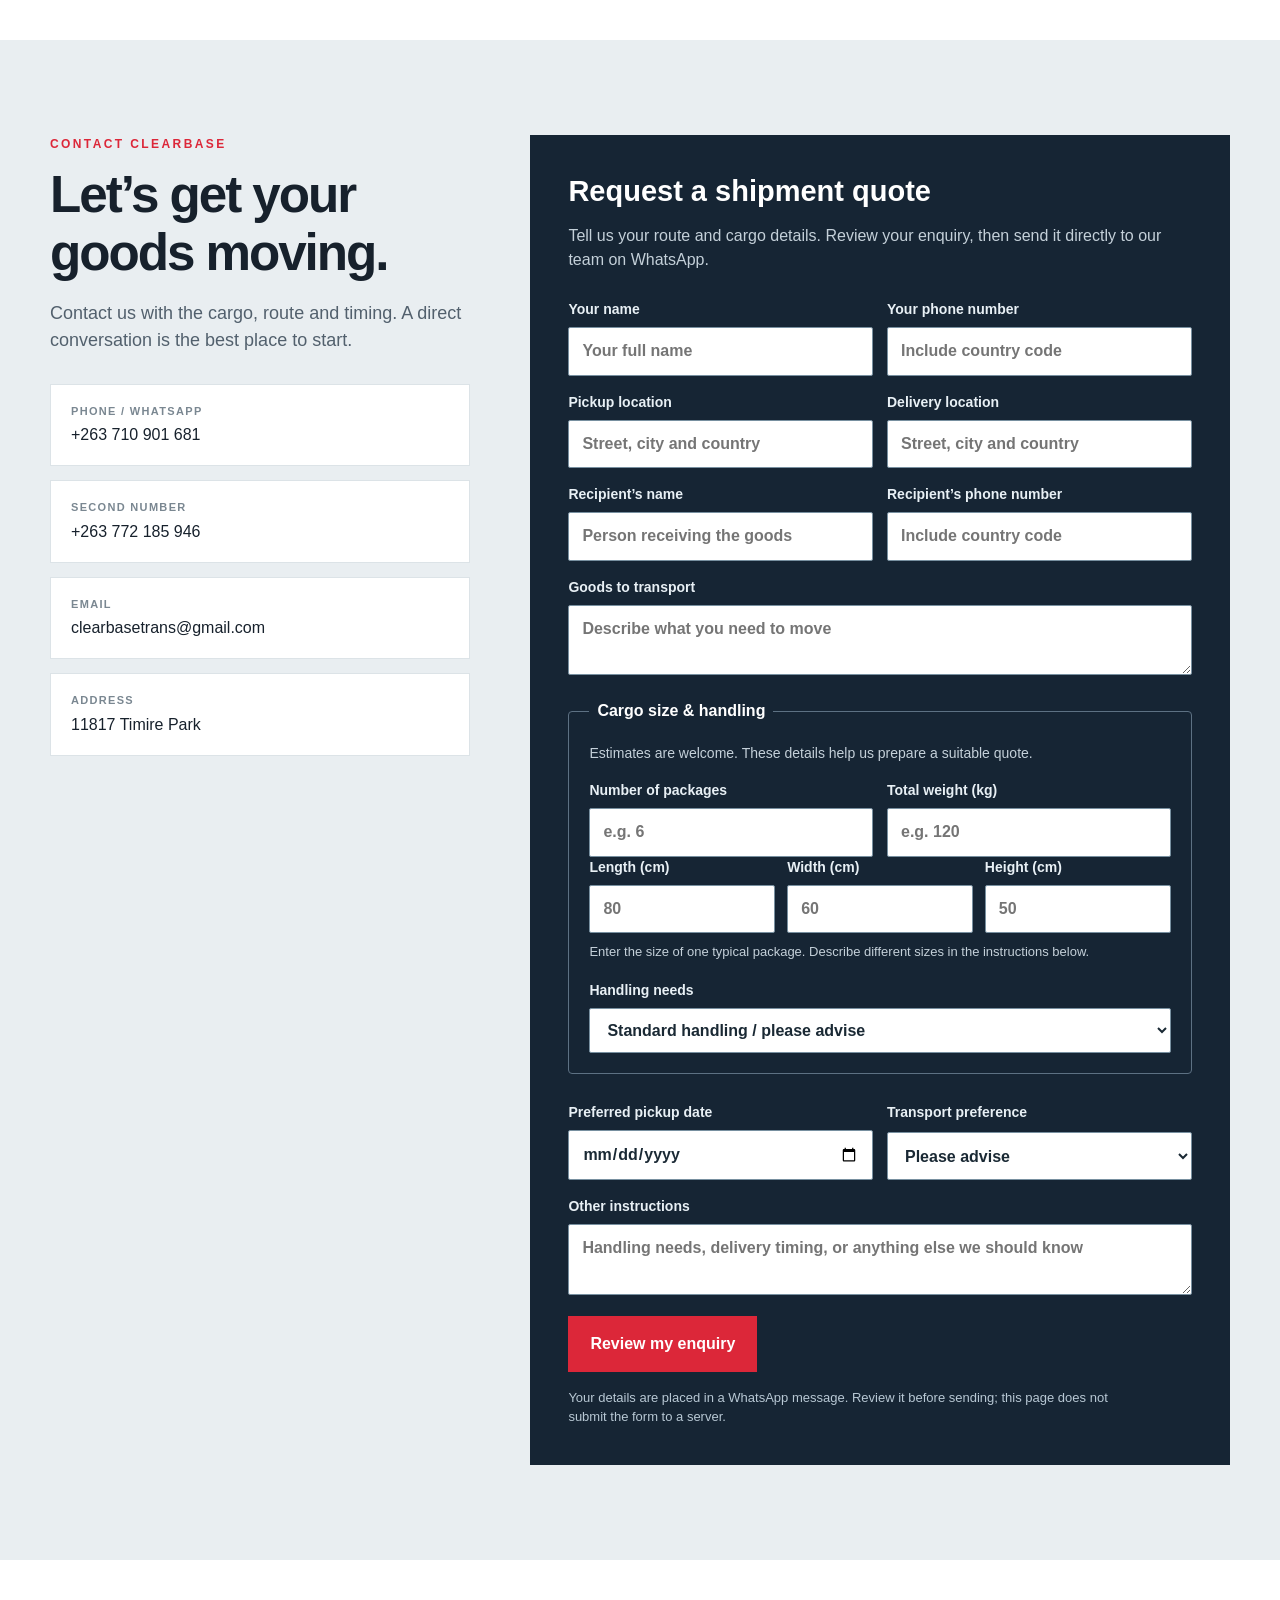
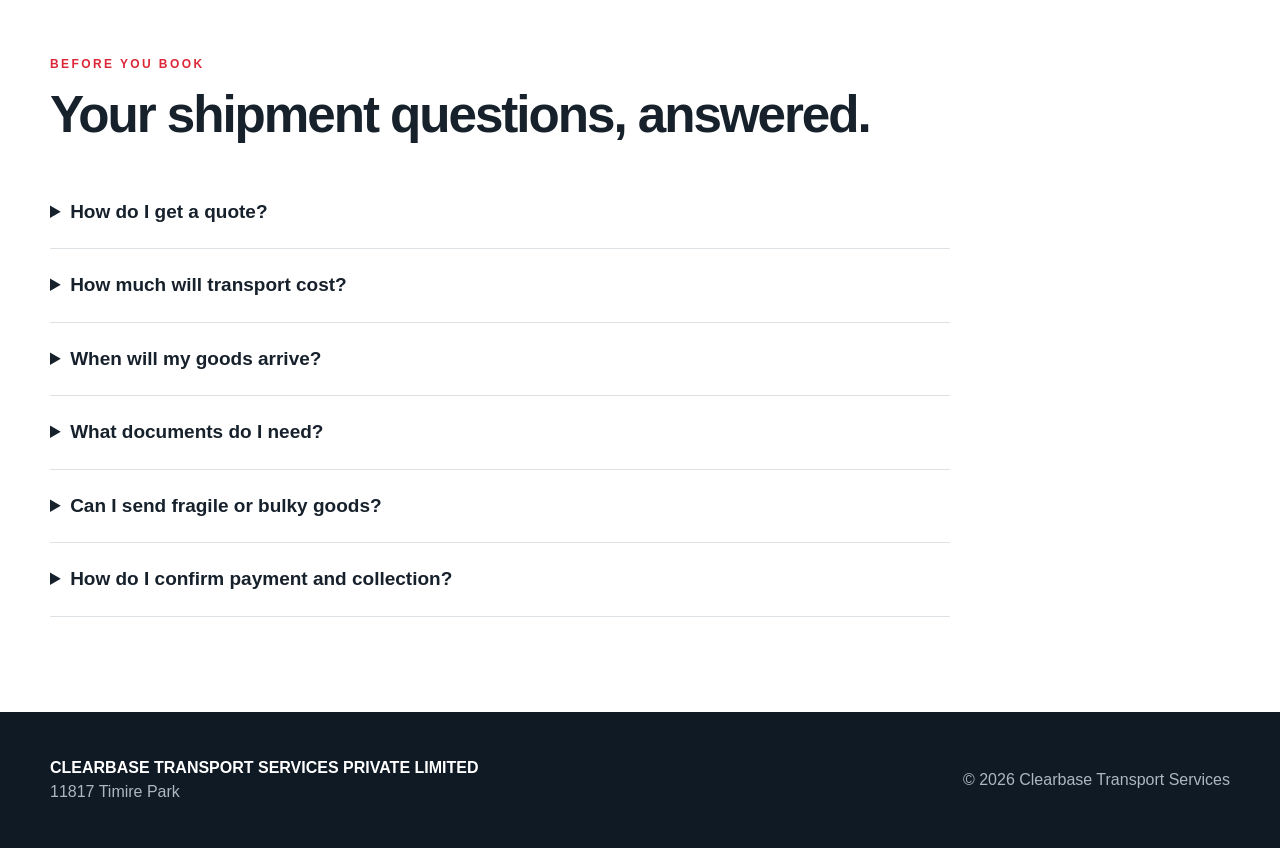
==== commit 05ba7934: "Publish shipment quote improvements and replace secondary contact number" ====
--- a/index.html
+++ b/index.html
@@ -12,7 +12,7 @@
   </style>
   <link rel="stylesheet" href="./route-animation.css">
   <link rel="stylesheet" href="./shipment-form.css">
-</head>
+<style>.cargo-details{margin:8px 0 12px;padding:20px;border:1px solid #5d7183;border-radius:4px;min-width:0}.cargo-details legend{padding:0 8px;font-weight:750;font-size:16px}.cargo-hint{font-size:14px!important;margin:0 0 16px!important}.cargo-details small{display:block;color:#c4d0d9;font-size:13px;margin:9px 0 18px}.dimension-fields{display:grid;grid-template-columns:repeat(3,minmax(0,1fr));gap:12px}.shipment-faq{max-width:900px;margin-top:32px}.shipment-faq details{border-bottom:1px solid #dce2e6;padding:22px 0}.shipment-faq summary{font-size:19px;font-weight:700;cursor:pointer}.shipment-faq p{max-width:750px;color:#52606d;margin:16px 0 0}.enquiry-review{width:min(640px,calc(100% - 32px));max-height:85vh;border:0;padding:28px;color:#17212c;border-radius:8px}.enquiry-review::backdrop{background:#0b1728b3}.enquiry-review h2{font-size:27px;margin:0 0 12px}.enquiry-review pre{font:14px/1.65 Arial,sans-serif;white-space:pre-wrap;background:#f3f6f8;padding:20px}.review-actions{display:flex;gap:12px;flex-wrap:wrap}.review-actions button{cursor:pointer}.review-edit{background:white!important;color:#17212c!important;border-color:#bdc8d1!important}.preview-banner{padding:12px 22px;background:#fff2cd;color:#513a0c;text-align:center;font-size:14px}.shipment-form input,.shipment-form textarea,.shipment-form select{font-size:16px!important;width:100%;min-width:0}@media(max-width:480px){.dimension-fields{grid-template-columns:1fr}.enquiry-review{padding:20px}.cargo-details{padding:16px}}</style></head>
 <body>
   <div class="topbar"><div class="wrap"><span>11817 Timire Park</span><div><a href="tel:+263710901681">+263 710 901 681</a> &nbsp; · &nbsp; <a href="mailto:clearbasetrans@gmail.com">clearbasetrans@gmail.com</a></div></div></div>
   <header><div class="wrap nav"><a href="#home" class="brand" aria-label="Clearbase Transport Services home"><img src="./assets/clearbase-mark.webp" alt=""><span class="brand-wordmark">CLEARBASE<br>TRANSPORT SERVICES<small>PRIVATE LIMITED</small></span></a><nav id="nav" class="navlinks" aria-label="Main navigation"><a href="./about.html">About Us</a><a href="#services">Services</a><a href="#network">How we move</a><a href="#contact">Contact</a></nav><a class="btn" href="#contact">Discuss a shipment <span aria-hidden="true">↗</span></a><button class="menu" id="menu" aria-label="Open menu" aria-expanded="false" aria-controls="nav">☰</button></div></header>
@@ -55,22 +55,24 @@
     <section class="section alt" id="services"><div class="wrap"><p class="kicker">WHAT WE DO</p><h2>Transport built around your cargo.</h2><p class="lead">From local deliveries to cross-border and international shipments, we help coordinate the movement of goods with a focus on communication and care.</p><div class="cards"><article class="card"><span class="num">01 / MOVEMENT</span><h3>Goods transport</h3><p>Talk to us about the cargo, collection point and destination. We will help establish the right transport approach for your shipment.</p></article><article class="card"><span class="num">02 / PLANNING</span><h3>Route coordination</h3><p>A practical movement plan starts with clear locations, timing and delivery requirements.</p></article><article class="card"><span class="num">03 / SUPPORT</span><h3>Shipment enquiries</h3><p>Reach our team directly to discuss a new movement, ask a question or arrange the next step.</p></article></div></div></section>
     <section class="section road-photo" id="network"><div class="wrap"><p class="kicker">LOCAL · REGIONAL · INTERNATIONAL LOGISTICS</p><h2>From where it starts<br>to where it needs to be.</h2><p>Discuss your route within Zimbabwe, across Africa or internationally with our team.</p><a class="btn secondary" href="#contact">Plan a movement ↗</a><small>Illustrative transport imagery</small></div></section>
     <section class="section"><div class="wrap"><p class="kicker">SIMPLE NEXT STEPS</p><h2>Tell us what needs moving.</h2><div class="process"><div class="step"><span>01</span><h3>Share your cargo</h3><p>Tell us what you need to transport, including approximate size or weight if known.</p></div><div class="step"><span>02</span><h3>Give us the route</h3><p>Send the collection point, destination and preferred timing.</p></div><div class="step"><span>03</span><h3>Speak to our team</h3><p>We will review the details with you and discuss the next step.</p></div></div></div></section>
-    <section class="section contact" id="contact"><div class="wrap contact-grid"><div><p class="kicker">CONTACT CLEARBASE</p><h2>Let’s get your goods moving.</h2><p class="lead">Contact us with the cargo, route and timing. A direct conversation is the best place to start.</p><div class="contact-list"><a class="contact-link" href="tel:+263710901681"><small>Phone / WhatsApp</small>+263 710 901 681</a><a class="contact-link" href="tel:+263712550591"><small>Second number</small>+263 712 550 591</a><a class="contact-link" href="mailto:clearbasetrans@gmail.com"><small>Email</small>clearbasetrans@gmail.com</a><div><small>Address</small>11817 Timire Park</div></div></div><div class="contact-panel"><h3>Tell us about your shipment</h3><p>Share the key details and we’ll open a prepared WhatsApp enquiry for you to review and send.</p>
+    <section class="section contact" id="contact"><div class="wrap contact-grid"><div><p class="kicker">CONTACT CLEARBASE</p><h2>Let’s get your goods moving.</h2><p class="lead">Contact us with the cargo, route and timing. A direct conversation is the best place to start.</p><div class="contact-list"><a class="contact-link" href="tel:+263710901681"><small>Phone / WhatsApp</small>+263 710 901 681</a><a class="contact-link" href="tel:+263772185946"><small>Second number</small>+263 772 185 946</a><a class="contact-link" href="mailto:clearbasetrans@gmail.com"><small>Email</small>clearbasetrans@gmail.com</a><div><small>Address</small>11817 Timire Park</div></div></div><div class="contact-panel"><h3>Request a shipment quote</h3><p>Tell us your route and cargo details. Review your enquiry, then send it directly to our team on WhatsApp.</p>
       <form id="shipment-form" class="shipment-form">
         <div class="form-pair"><label>Your name <input name="senderName" autocomplete="name" required placeholder="Your full name"></label><label>Your phone number <input name="senderPhone" type="tel" autocomplete="tel" required placeholder="Include country code"></label></div>
         <div class="form-pair"><label>Pickup location <input name="pickup" required placeholder="Street, city and country"></label><label>Delivery location <input name="delivery" required placeholder="Street, city and country"></label></div>
         <div class="form-pair"><label>Recipient’s name <input name="recipientName" required placeholder="Person receiving the goods"></label><label>Recipient’s phone number <input name="recipientPhone" type="tel" required placeholder="Include country code"></label></div>
-        <label>Goods to transport <textarea name="cargo" rows="2" required placeholder="Describe the goods, number of items and approximate size or weight"></textarea></label>
-        <div class="form-pair"><label>Preferred pickup date <input name="pickupDate" type="date"></label><label>Transport preference <select name="mode"><option value="">Please advise</option><option>Truck or van</option><option>Motorbike delivery</option><option>Sea freight</option><option>Air freight</option></select></label></div>
+        <label>Goods to transport <textarea name="cargo" rows="2" required placeholder="Describe what you need to move"></textarea></label>
+        <fieldset class="cargo-details"><legend>Cargo size &amp; handling</legend><p class="cargo-hint">Estimates are welcome. These details help us prepare a suitable quote.</p><div class="form-pair"><label>Number of packages <input name="packageCount" type="number" min="1" step="1" placeholder="e.g. 6"></label><label>Total weight (kg) <input name="weightKg" type="number" min="0.01" step="any" placeholder="e.g. 120"></label></div><div class="dimension-fields"><label>Length (cm)<input name="lengthCm" type="number" min="0.01" step="any" placeholder="80"></label><label>Width (cm)<input name="widthCm" type="number" min="0.01" step="any" placeholder="60"></label><label>Height (cm)<input name="heightCm" type="number" min="0.01" step="any" placeholder="50"></label></div><small>Enter the size of one typical package. Describe different sizes in the instructions below.</small><label>Handling needs <select name="handling"><option value="">Standard handling / please advise</option>Fragile goods</option>Heavy or bulky goods</option>Special handling — discuss with our team</option></select></label></fieldset>
+<div class="form-pair"><label>Preferred pickup date <input name="pickupDate" type="date"></label><label>Transport preference <select name="mode"><option value="">Please advise</option><option>Truck or van</option><option>Motorbike delivery</option><option>Sea freight</option><option>Air freight</option></select></label></div>
         <label>Other instructions <textarea name="notes" rows="2" placeholder="Handling needs, delivery timing, or anything else we should know"></textarea></label>
-        <button class="btn" type="submit">Continue to WhatsApp ↗</button>
+        <button class="btn" type="submit">Review my enquiry</button>
         <small class="form-disclosure">Your details are placed in a WhatsApp message. Review it before sending; this page does not submit the form to a server.</small>
       </form></div></div></section>
+<section class="section" id="shipment-faq"><div class="wrap"><p class="kicker">BEFORE YOU BOOK</p><h2>Your shipment questions, answered.</h2><div class="shipment-faq"><details><summary>How do I get a quote?</summary><p>Share your pickup and delivery locations, goods, package count, estimated weight and preferred date using the form. Our team will discuss the route and requirements with you before confirming a quote.</p></details><details><summary>How much will transport cost?</summary><p>Pricing depends on the route, cargo size and weight, transport mode and handling needs. Send your details for a quote tailored to your shipment.</p></details><details><summary>When will my goods arrive?</summary><p>Timing depends on the route, collection arrangements and transport mode. For cross-border or international journeys, clearance can also affect timing. Confirm the delivery estimate with our team before booking.</p></details><details><summary>What documents do I need?</summary><p>Requirements depend on the goods, destination and transport mode. Tell our team what you are shipping and where it is going so the required paperwork can be discussed before collection.</p></details><details><summary>Can I send fragile or bulky goods?</summary><p>Select the handling need in the form and explain the goods and packaging. Our team will review the requirements and confirm suitable arrangements before booking.</p></details><details><summary>How do I confirm payment and collection?</summary><p>Contact our team on +263 710 901 681 to agree on the quote, payment arrangements and collection details before your goods move.</p></details></div></div></section>
   </main>
   <footer><div class="wrap foot"><div><strong>CLEARBASE TRANSPORT SERVICES PRIVATE LIMITED</strong><br>11817 Timire Park</div><div>© <span id="year">2026</span> Clearbase Transport Services</div></div></footer>
   <a class="wa" href="https://wa.me/263710901681?text=Hello%20Clearbase%2C%20I%27d%20like%20to%20discuss%20a%20shipment." target="_blank" rel="noopener" aria-label="Chat with Clearbase on WhatsApp"><span>Chat on WhatsApp</span><svg viewBox="0 0 32 32" aria-hidden="true"><path d="M16 3A13 13 0 0 0 4.8 22.6L3 29l6.5-1.7A13 13 0 1 0 16 3zm0 23.6c-2 0-4-.6-5.7-1.6l-.4-.2-3.8 1 1-3.7-.3-.4A10.6 10.6 0 1 1 16 26.6zm5.8-7.9c-.3-.2-1.8-.9-2.1-1s-.5-.2-.7.2-.8 1-1 1.2-.4.2-.7.1a8.7 8.7 0 0 1-2.6-1.6 9.9 9.9 0 0 1-1.8-2.2c-.2-.3 0-.5.2-.7l.5-.6.3-.5c.1-.2 0-.5 0-.7l-1-2.4c-.3-.6-.5-.5-.7-.5h-.6c-.3 0-.7.1-1 .5s-1.3 1.3-1.3 3.1 1.3 3.5 3 4.7 4.3 5.4 3.8 1.3 4.6 1.2 1.2-.1 1.8-.8 2.1-1.5.3-.7.3-1.3.2-1.5s-.3-.2-.6-.4z"/></svg></a>
   <script>const menu=document.querySelector('#menu'),nav=document.querySelector('#nav');menu.addEventListener('click',()=>{const open=nav.classList.toggle('open');menu.setAttribute('aria-expanded',String(open));menu.setAttribute('aria-label',open?'Close menu':'Open menu')});nav.querySelectorAll('a').forEach(a=>a.addEventListener('click',()=>{nav.classList.remove('open');menu.setAttribute('aria-expanded','false')}));document.querySelector('#year').textContent=new Date().getFullYear();</script>
 <script src="./route-animation.js" defer></script>
 <script src="./shipment-form.js" defer></script>
-</body>
+<dialog id="enquiry-review" class="enquiry-review"><h2>Review your shipment enquiry</h2><p>Your message will open in WhatsApp addressed to <strong>0710901681</strong>. Send it there when you are ready.</p><pre id="enquiry-message"></pre><div class="review-actions"><button type="button" class="btn review-edit" id="edit-enquiry">Edit details</button><a class="btn" id="send-enquiry" target="_blank" rel="noopener">Open WhatsApp</a></div></dialog></body>
 </html>
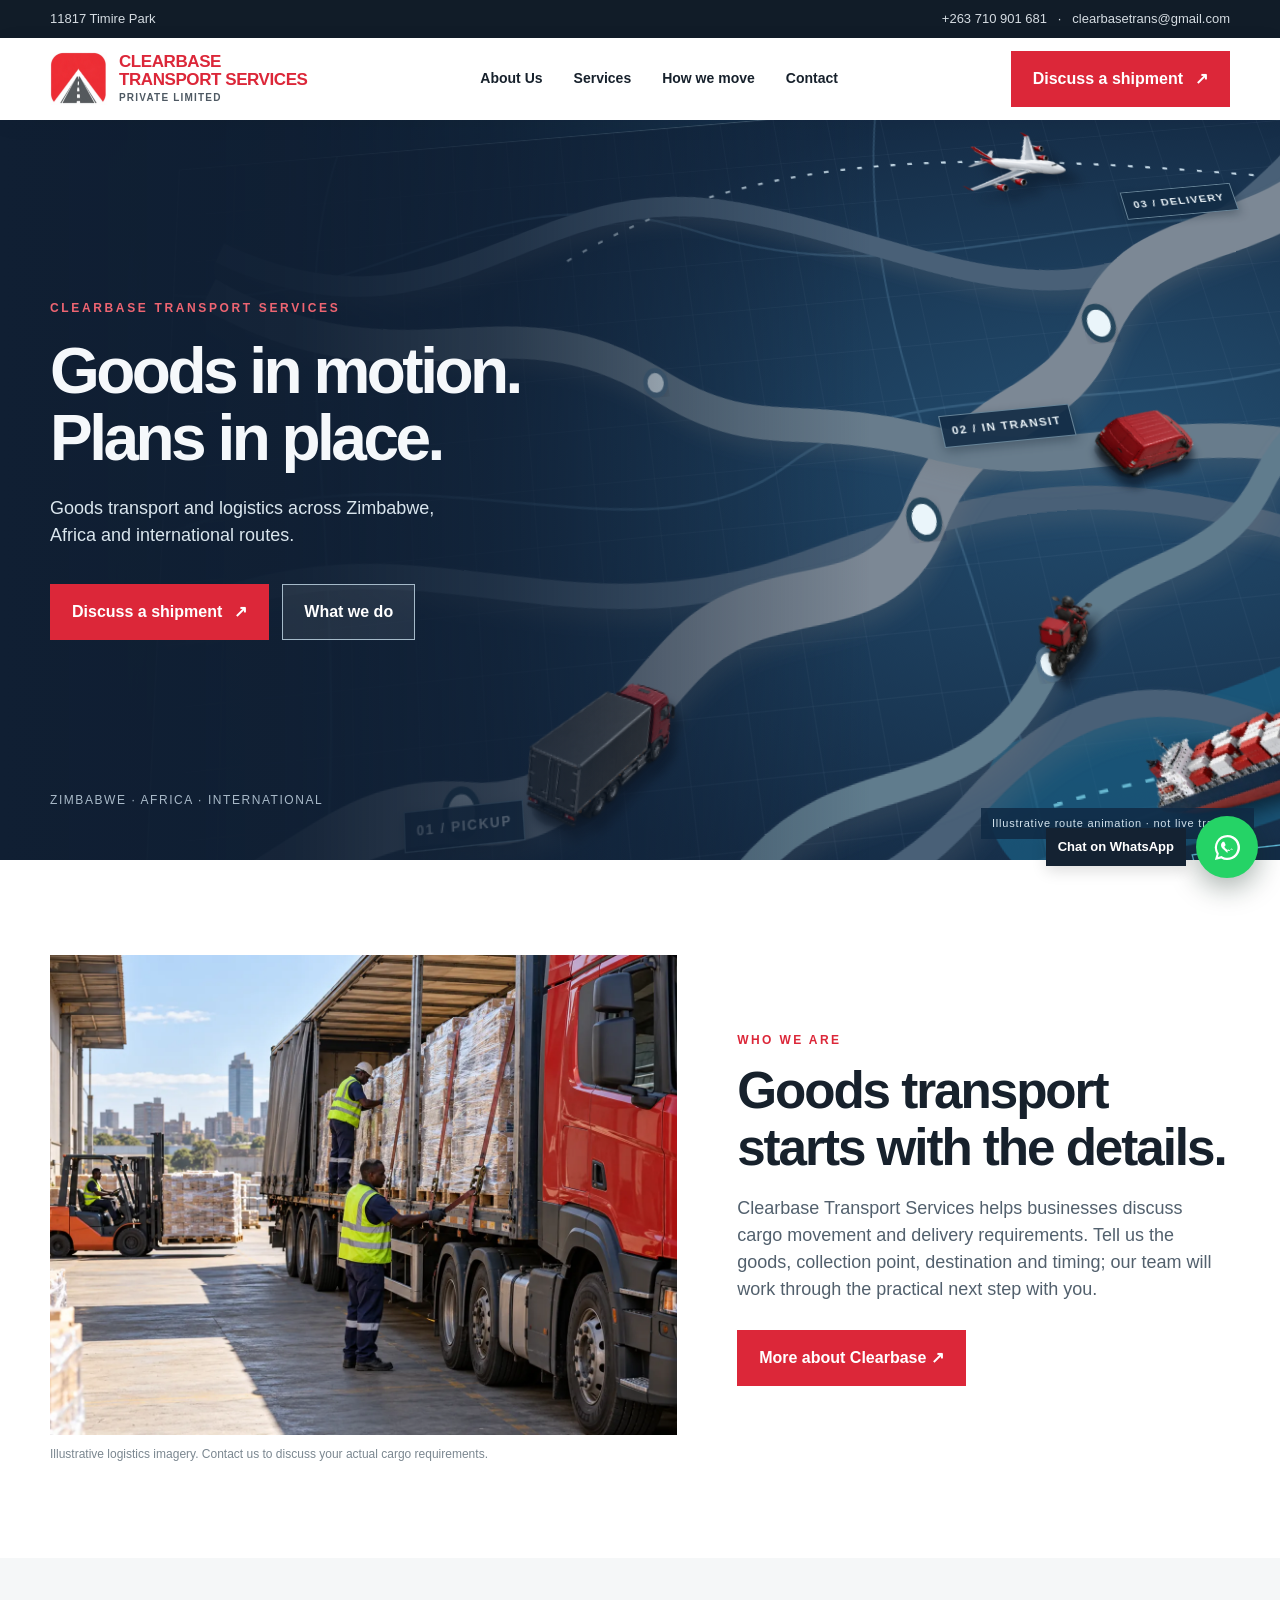
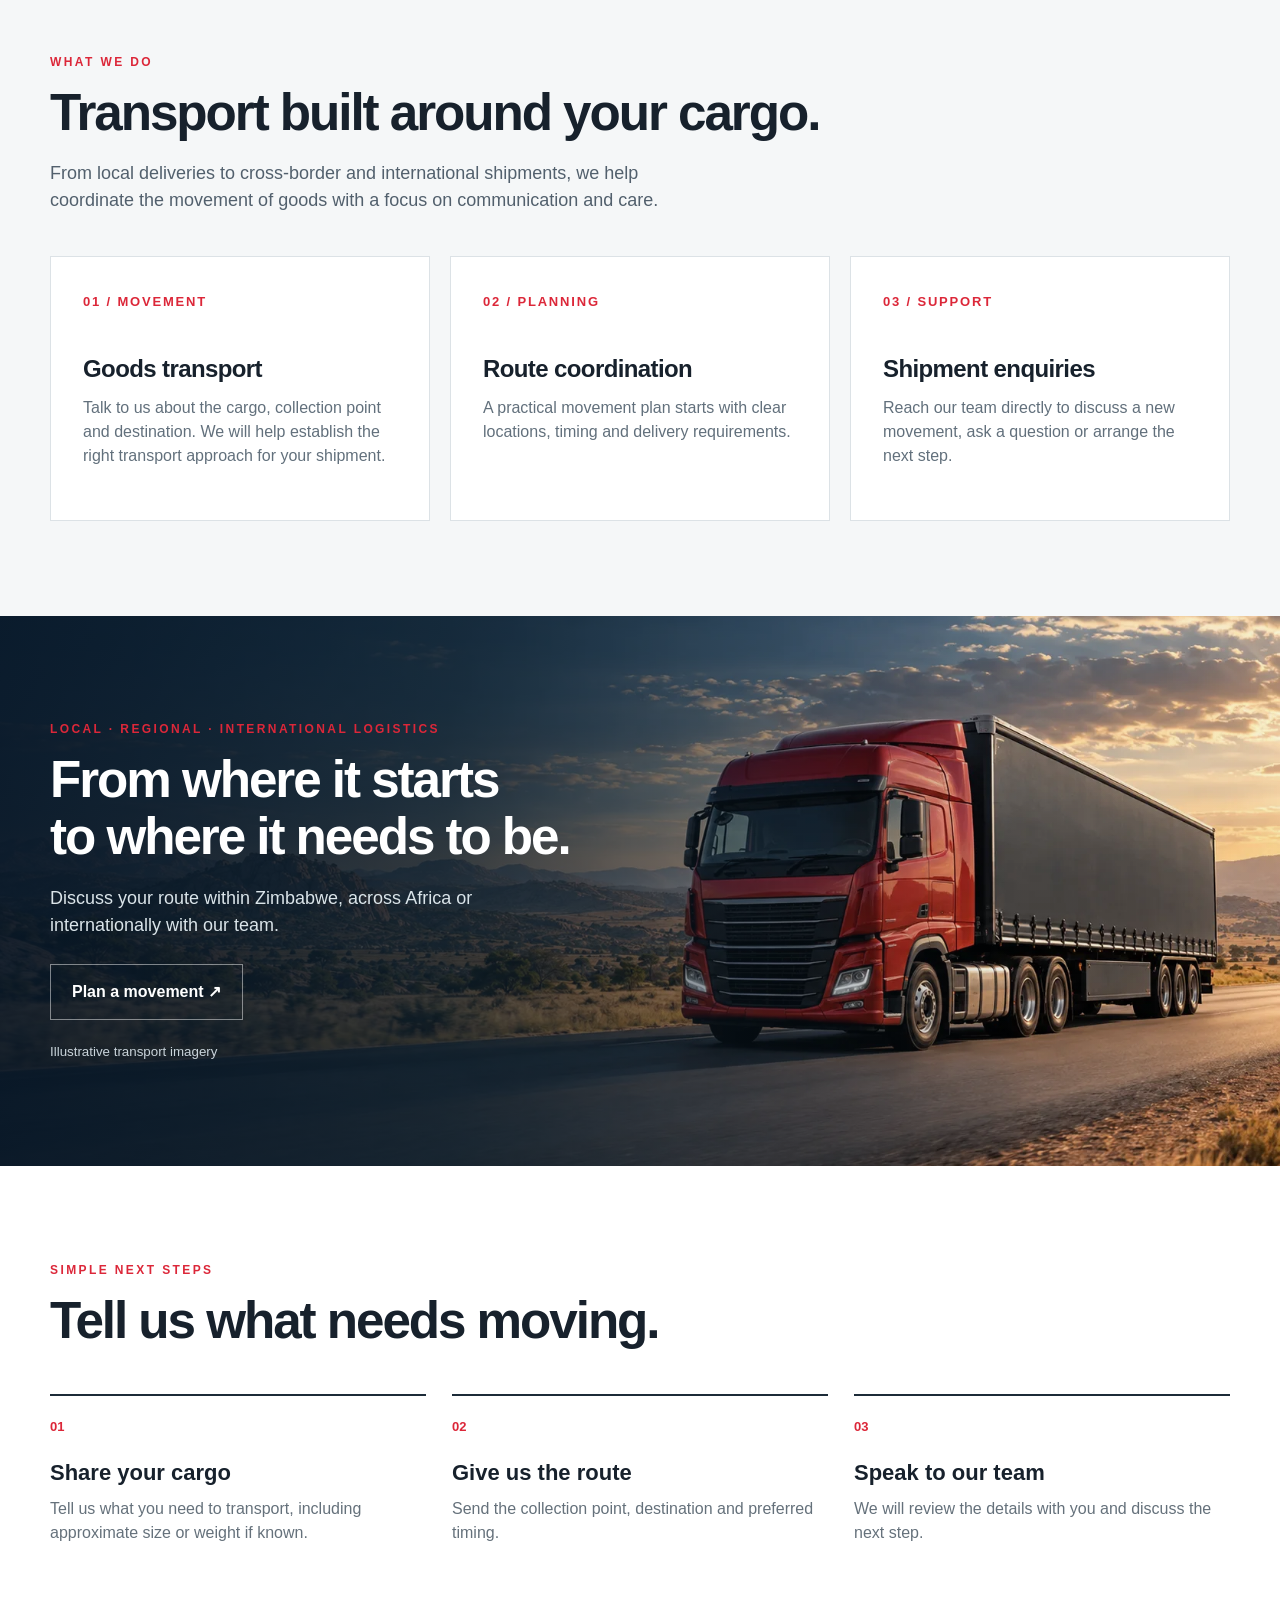
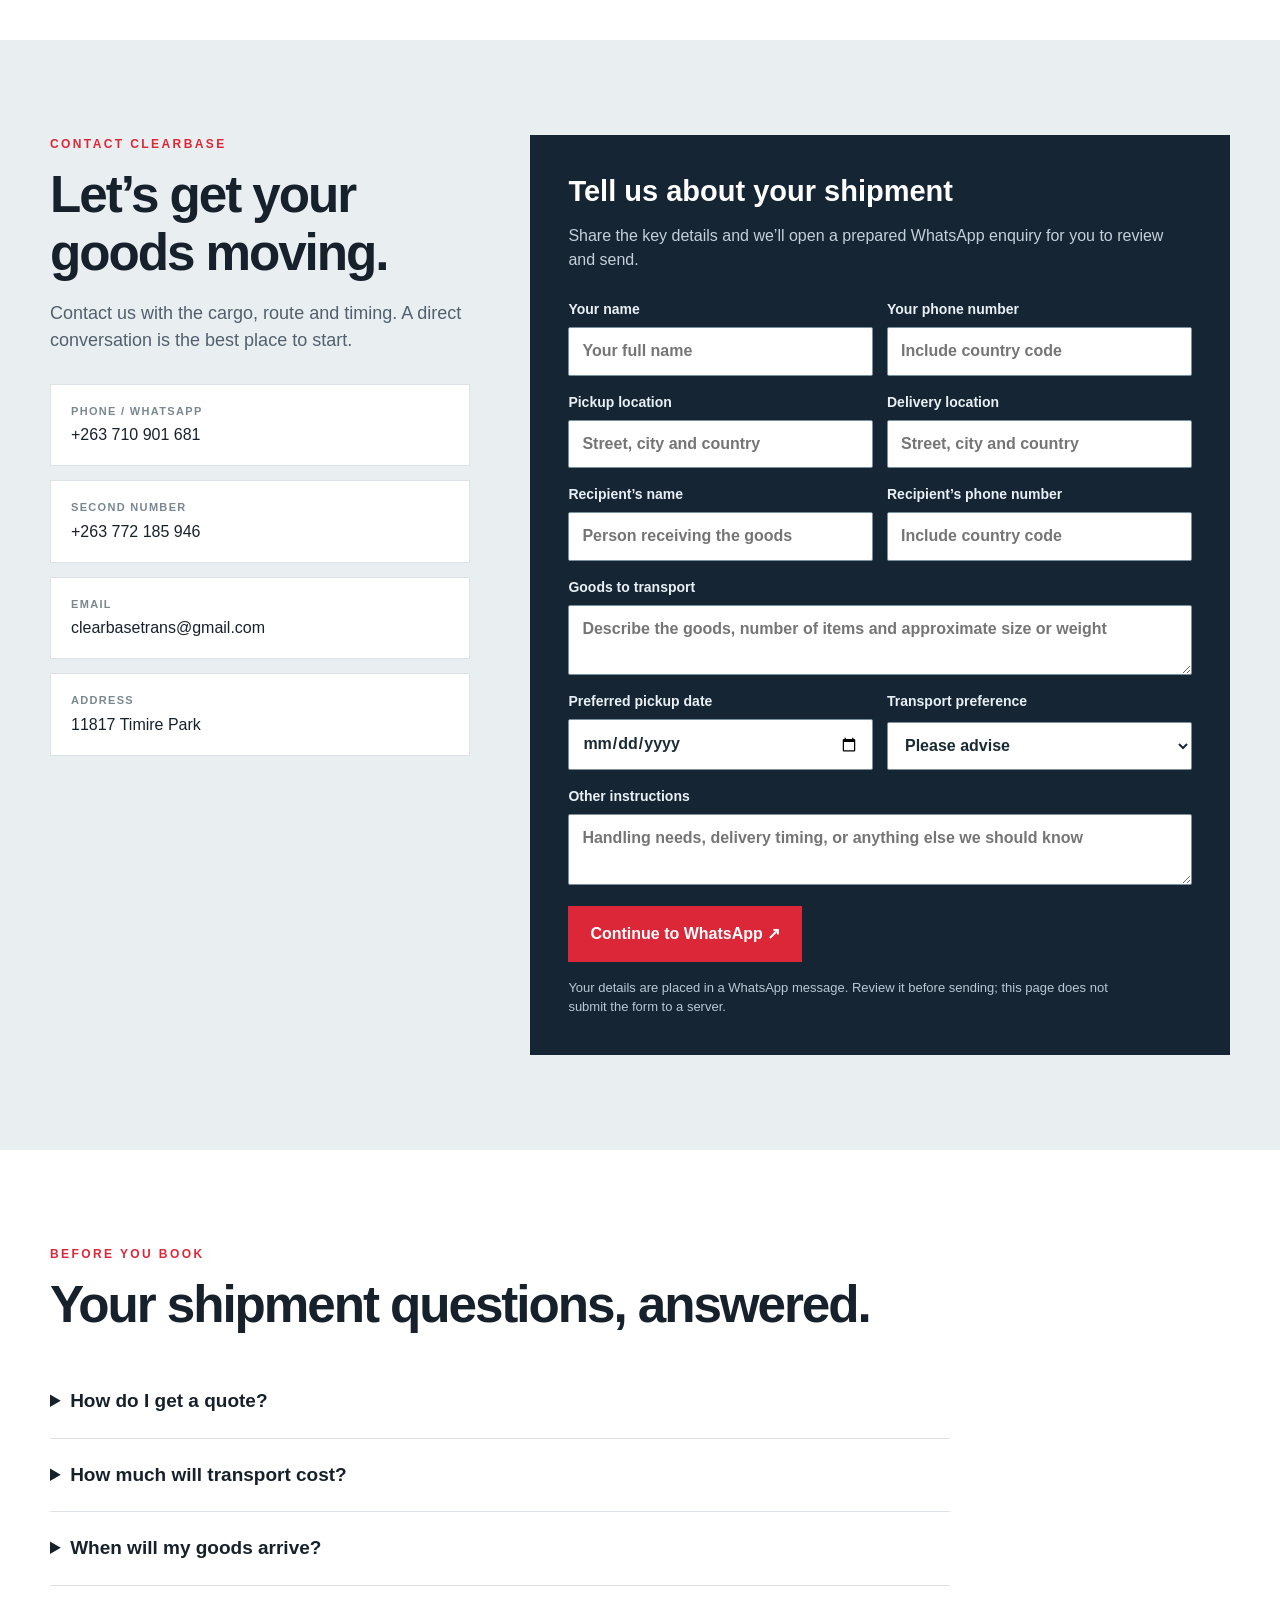
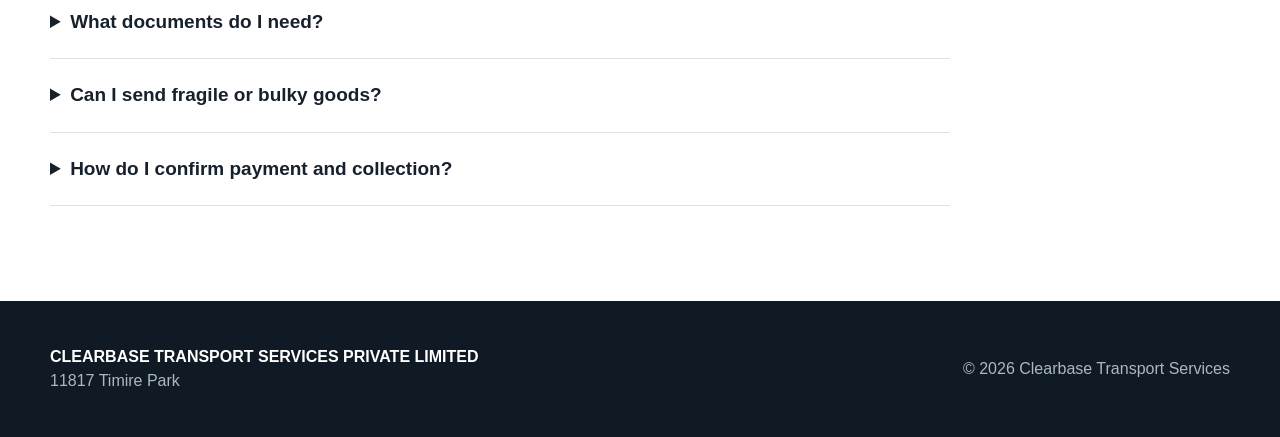
==== commit e00b4e0d: "Restore shorter shipment form while retaining updated contacts" ====
--- a/index.html
+++ b/index.html
@@ -55,16 +55,15 @@
     <section class="section alt" id="services"><div class="wrap"><p class="kicker">WHAT WE DO</p><h2>Transport built around your cargo.</h2><p class="lead">From local deliveries to cross-border and international shipments, we help coordinate the movement of goods with a focus on communication and care.</p><div class="cards"><article class="card"><span class="num">01 / MOVEMENT</span><h3>Goods transport</h3><p>Talk to us about the cargo, collection point and destination. We will help establish the right transport approach for your shipment.</p></article><article class="card"><span class="num">02 / PLANNING</span><h3>Route coordination</h3><p>A practical movement plan starts with clear locations, timing and delivery requirements.</p></article><article class="card"><span class="num">03 / SUPPORT</span><h3>Shipment enquiries</h3><p>Reach our team directly to discuss a new movement, ask a question or arrange the next step.</p></article></div></div></section>
     <section class="section road-photo" id="network"><div class="wrap"><p class="kicker">LOCAL · REGIONAL · INTERNATIONAL LOGISTICS</p><h2>From where it starts<br>to where it needs to be.</h2><p>Discuss your route within Zimbabwe, across Africa or internationally with our team.</p><a class="btn secondary" href="#contact">Plan a movement ↗</a><small>Illustrative transport imagery</small></div></section>
     <section class="section"><div class="wrap"><p class="kicker">SIMPLE NEXT STEPS</p><h2>Tell us what needs moving.</h2><div class="process"><div class="step"><span>01</span><h3>Share your cargo</h3><p>Tell us what you need to transport, including approximate size or weight if known.</p></div><div class="step"><span>02</span><h3>Give us the route</h3><p>Send the collection point, destination and preferred timing.</p></div><div class="step"><span>03</span><h3>Speak to our team</h3><p>We will review the details with you and discuss the next step.</p></div></div></div></section>
-    <section class="section contact" id="contact"><div class="wrap contact-grid"><div><p class="kicker">CONTACT CLEARBASE</p><h2>Let’s get your goods moving.</h2><p class="lead">Contact us with the cargo, route and timing. A direct conversation is the best place to start.</p><div class="contact-list"><a class="contact-link" href="tel:+263710901681"><small>Phone / WhatsApp</small>+263 710 901 681</a><a class="contact-link" href="tel:+263772185946"><small>Second number</small>+263 772 185 946</a><a class="contact-link" href="mailto:clearbasetrans@gmail.com"><small>Email</small>clearbasetrans@gmail.com</a><div><small>Address</small>11817 Timire Park</div></div></div><div class="contact-panel"><h3>Request a shipment quote</h3><p>Tell us your route and cargo details. Review your enquiry, then send it directly to our team on WhatsApp.</p>
+    <section class="section contact" id="contact"><div class="wrap contact-grid"><div><p class="kicker">CONTACT CLEARBASE</p><h2>Let’s get your goods moving.</h2><p class="lead">Contact us with the cargo, route and timing. A direct conversation is the best place to start.</p><div class="contact-list"><a class="contact-link" href="tel:+263710901681"><small>Phone / WhatsApp</small>+263 710 901 681</a><a class="contact-link" href="tel:+263772185946"><small>Second number</small>+263 772 185 946</a><a class="contact-link" href="mailto:clearbasetrans@gmail.com"><small>Email</small>clearbasetrans@gmail.com</a><div><small>Address</small>11817 Timire Park</div></div></div><div class="contact-panel"><h3>Tell us about your shipment</h3><p>Share the key details and we’ll open a prepared WhatsApp enquiry for you to review and send.</p>
       <form id="shipment-form" class="shipment-form">
         <div class="form-pair"><label>Your name <input name="senderName" autocomplete="name" required placeholder="Your full name"></label><label>Your phone number <input name="senderPhone" type="tel" autocomplete="tel" required placeholder="Include country code"></label></div>
         <div class="form-pair"><label>Pickup location <input name="pickup" required placeholder="Street, city and country"></label><label>Delivery location <input name="delivery" required placeholder="Street, city and country"></label></div>
         <div class="form-pair"><label>Recipient’s name <input name="recipientName" required placeholder="Person receiving the goods"></label><label>Recipient’s phone number <input name="recipientPhone" type="tel" required placeholder="Include country code"></label></div>
-        <label>Goods to transport <textarea name="cargo" rows="2" required placeholder="Describe what you need to move"></textarea></label>
-        <fieldset class="cargo-details"><legend>Cargo size &amp; handling</legend><p class="cargo-hint">Estimates are welcome. These details help us prepare a suitable quote.</p><div class="form-pair"><label>Number of packages <input name="packageCount" type="number" min="1" step="1" placeholder="e.g. 6"></label><label>Total weight (kg) <input name="weightKg" type="number" min="0.01" step="any" placeholder="e.g. 120"></label></div><div class="dimension-fields"><label>Length (cm)<input name="lengthCm" type="number" min="0.01" step="any" placeholder="80"></label><label>Width (cm)<input name="widthCm" type="number" min="0.01" step="any" placeholder="60"></label><label>Height (cm)<input name="heightCm" type="number" min="0.01" step="any" placeholder="50"></label></div><small>Enter the size of one typical package. Describe different sizes in the instructions below.</small><label>Handling needs <select name="handling"><option value="">Standard handling / please advise</option>Fragile goods</option>Heavy or bulky goods</option>Special handling — discuss with our team</option></select></label></fieldset>
-<div class="form-pair"><label>Preferred pickup date <input name="pickupDate" type="date"></label><label>Transport preference <select name="mode"><option value="">Please advise</option><option>Truck or van</option><option>Motorbike delivery</option><option>Sea freight</option><option>Air freight</option></select></label></div>
+        <label>Goods to transport <textarea name="cargo" rows="2" required placeholder="Describe the goods, number of items and approximate size or weight"></textarea></label>
+        <div class="form-pair"><label>Preferred pickup date <input name="pickupDate" type="date"></label><label>Transport preference <select name="mode"><option value="">Please advise</option><option>Truck or van</option><option>Motorbike delivery</option><option>Sea freight</option><option>Air freight</option></select></label></div>
         <label>Other instructions <textarea name="notes" rows="2" placeholder="Handling needs, delivery timing, or anything else we should know"></textarea></label>
-        <button class="btn" type="submit">Review my enquiry</button>
+        <button class="btn" type="submit">Continue to WhatsApp ↗</button>
         <small class="form-disclosure">Your details are placed in a WhatsApp message. Review it before sending; this page does not submit the form to a server.</small>
       </form></div></div></section>
 <section class="section" id="shipment-faq"><div class="wrap"><p class="kicker">BEFORE YOU BOOK</p><h2>Your shipment questions, answered.</h2><div class="shipment-faq"><details><summary>How do I get a quote?</summary><p>Share your pickup and delivery locations, goods, package count, estimated weight and preferred date using the form. Our team will discuss the route and requirements with you before confirming a quote.</p></details><details><summary>How much will transport cost?</summary><p>Pricing depends on the route, cargo size and weight, transport mode and handling needs. Send your details for a quote tailored to your shipment.</p></details><details><summary>When will my goods arrive?</summary><p>Timing depends on the route, collection arrangements and transport mode. For cross-border or international journeys, clearance can also affect timing. Confirm the delivery estimate with our team before booking.</p></details><details><summary>What documents do I need?</summary><p>Requirements depend on the goods, destination and transport mode. Tell our team what you are shipping and where it is going so the required paperwork can be discussed before collection.</p></details><details><summary>Can I send fragile or bulky goods?</summary><p>Select the handling need in the form and explain the goods and packaging. Our team will review the requirements and confirm suitable arrangements before booking.</p></details><details><summary>How do I confirm payment and collection?</summary><p>Contact our team on +263 710 901 681 to agree on the quote, payment arrangements and collection details before your goods move.</p></details></div></div></section>
@@ -74,5 +73,5 @@
   <script>const menu=document.querySelector('#menu'),nav=document.querySelector('#nav');menu.addEventListener('click',()=>{const open=nav.classList.toggle('open');menu.setAttribute('aria-expanded',String(open));menu.setAttribute('aria-label',open?'Close menu':'Open menu')});nav.querySelectorAll('a').forEach(a=>a.addEventListener('click',()=>{nav.classList.remove('open');menu.setAttribute('aria-expanded','false')}));document.querySelector('#year').textContent=new Date().getFullYear();</script>
 <script src="./route-animation.js" defer></script>
 <script src="./shipment-form.js" defer></script>
-<dialog id="enquiry-review" class="enquiry-review"><h2>Review your shipment enquiry</h2><p>Your message will open in WhatsApp addressed to <strong>0710901681</strong>. Send it there when you are ready.</p><pre id="enquiry-message"></pre><div class="review-actions"><button type="button" class="btn review-edit" id="edit-enquiry">Edit details</button><a class="btn" id="send-enquiry" target="_blank" rel="noopener">Open WhatsApp</a></div></dialog></body>
+</body>
 </html>
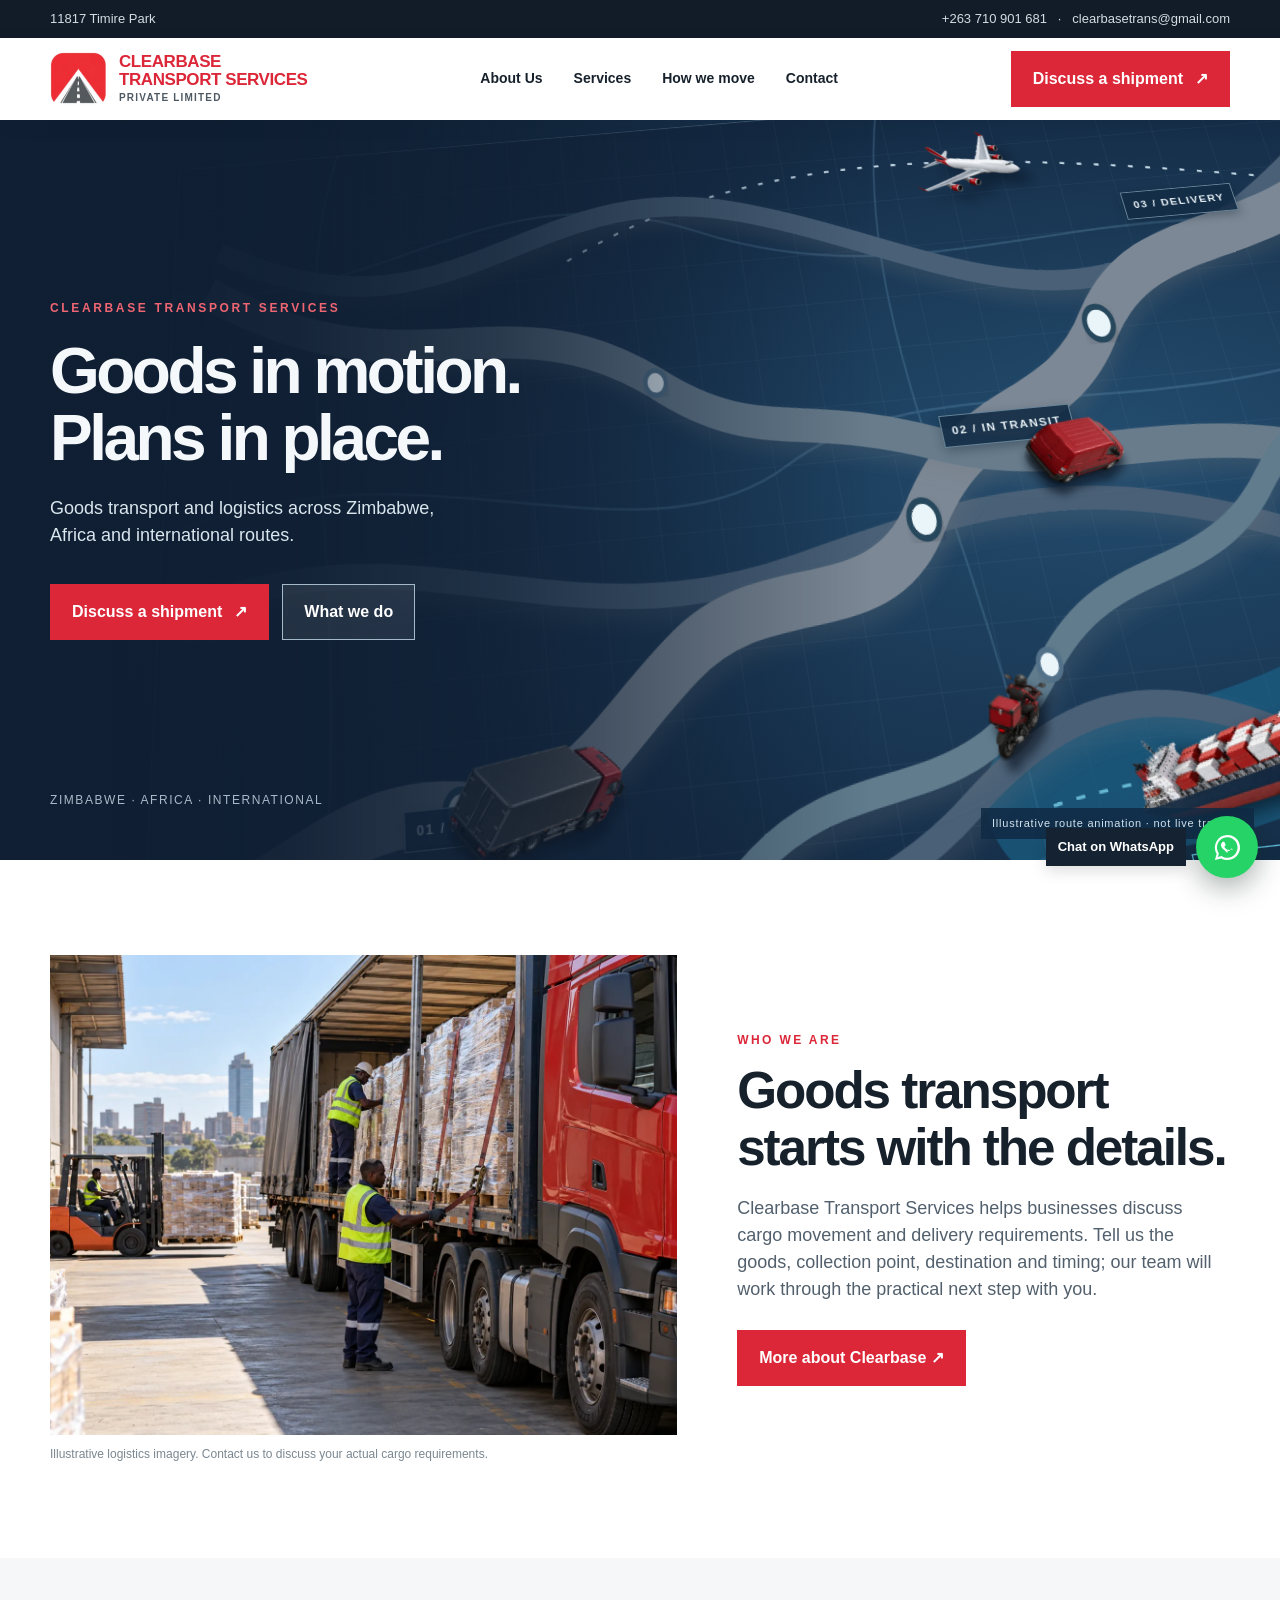
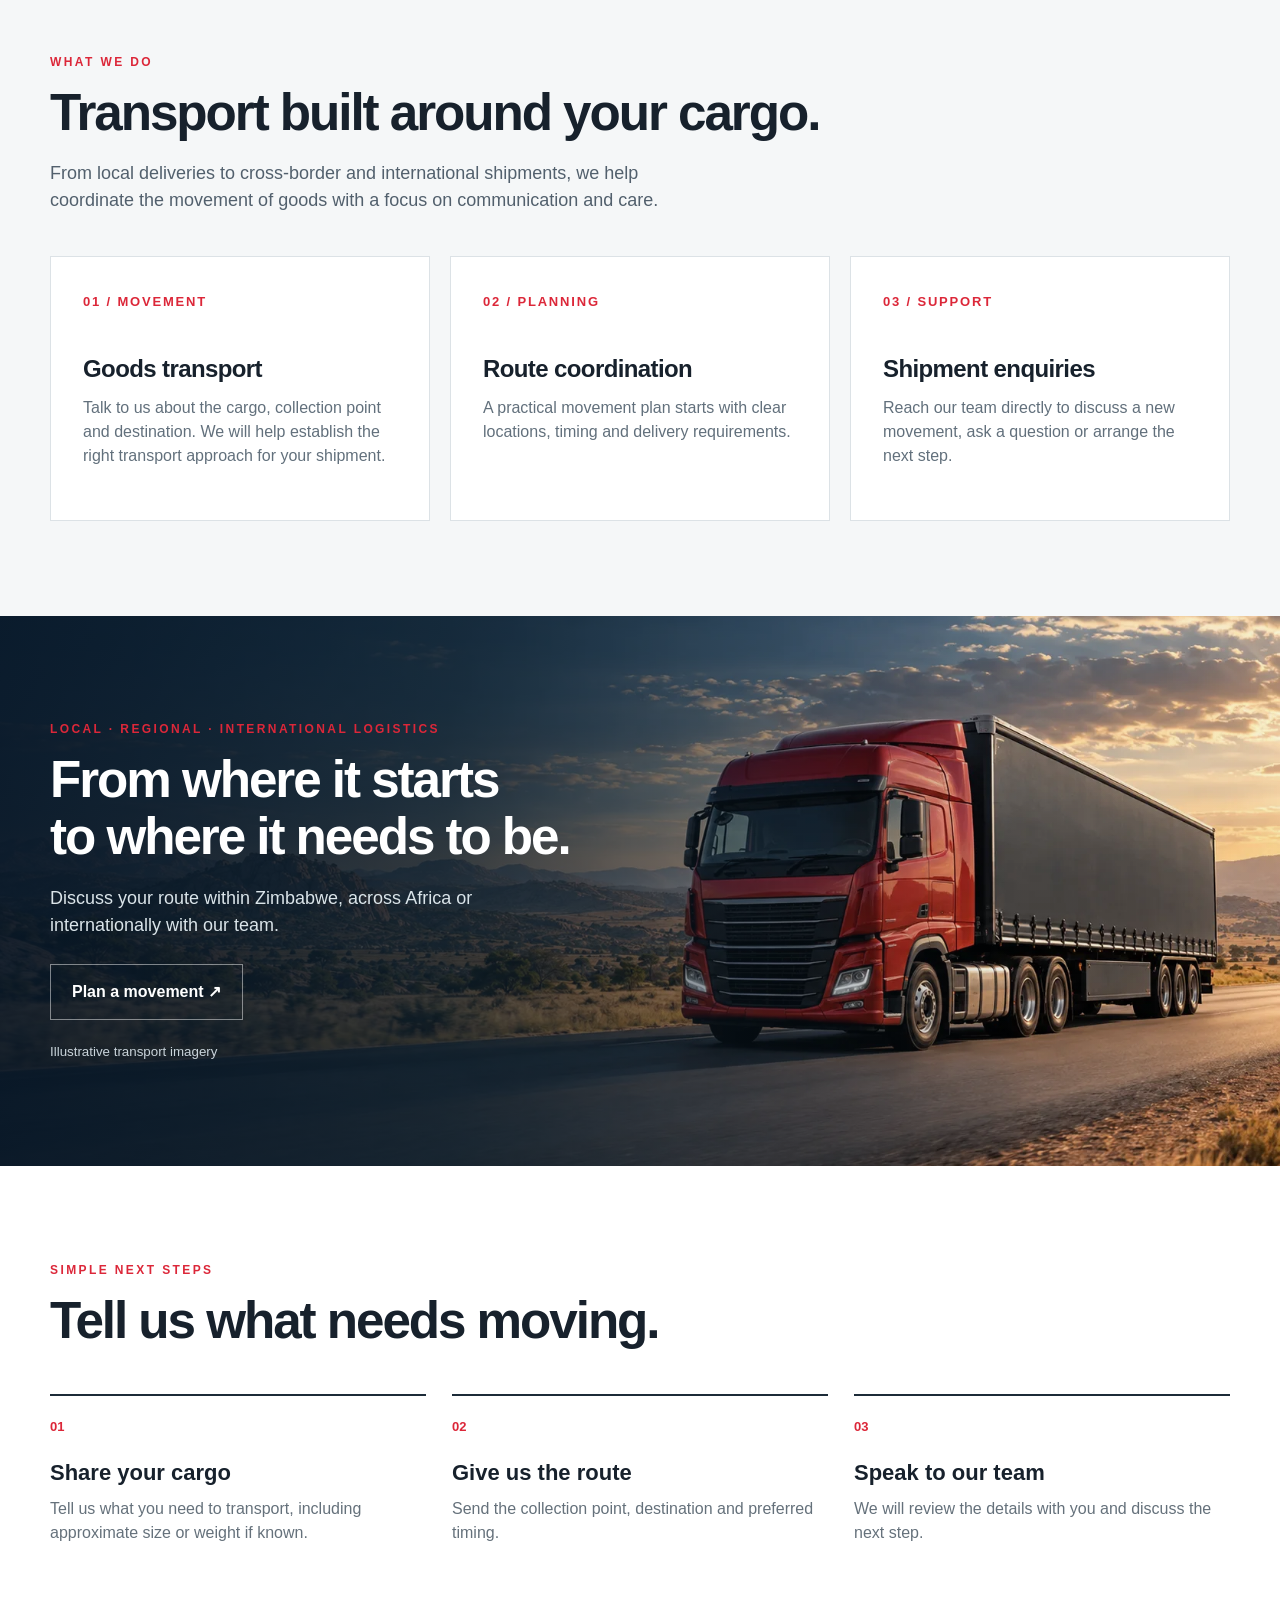
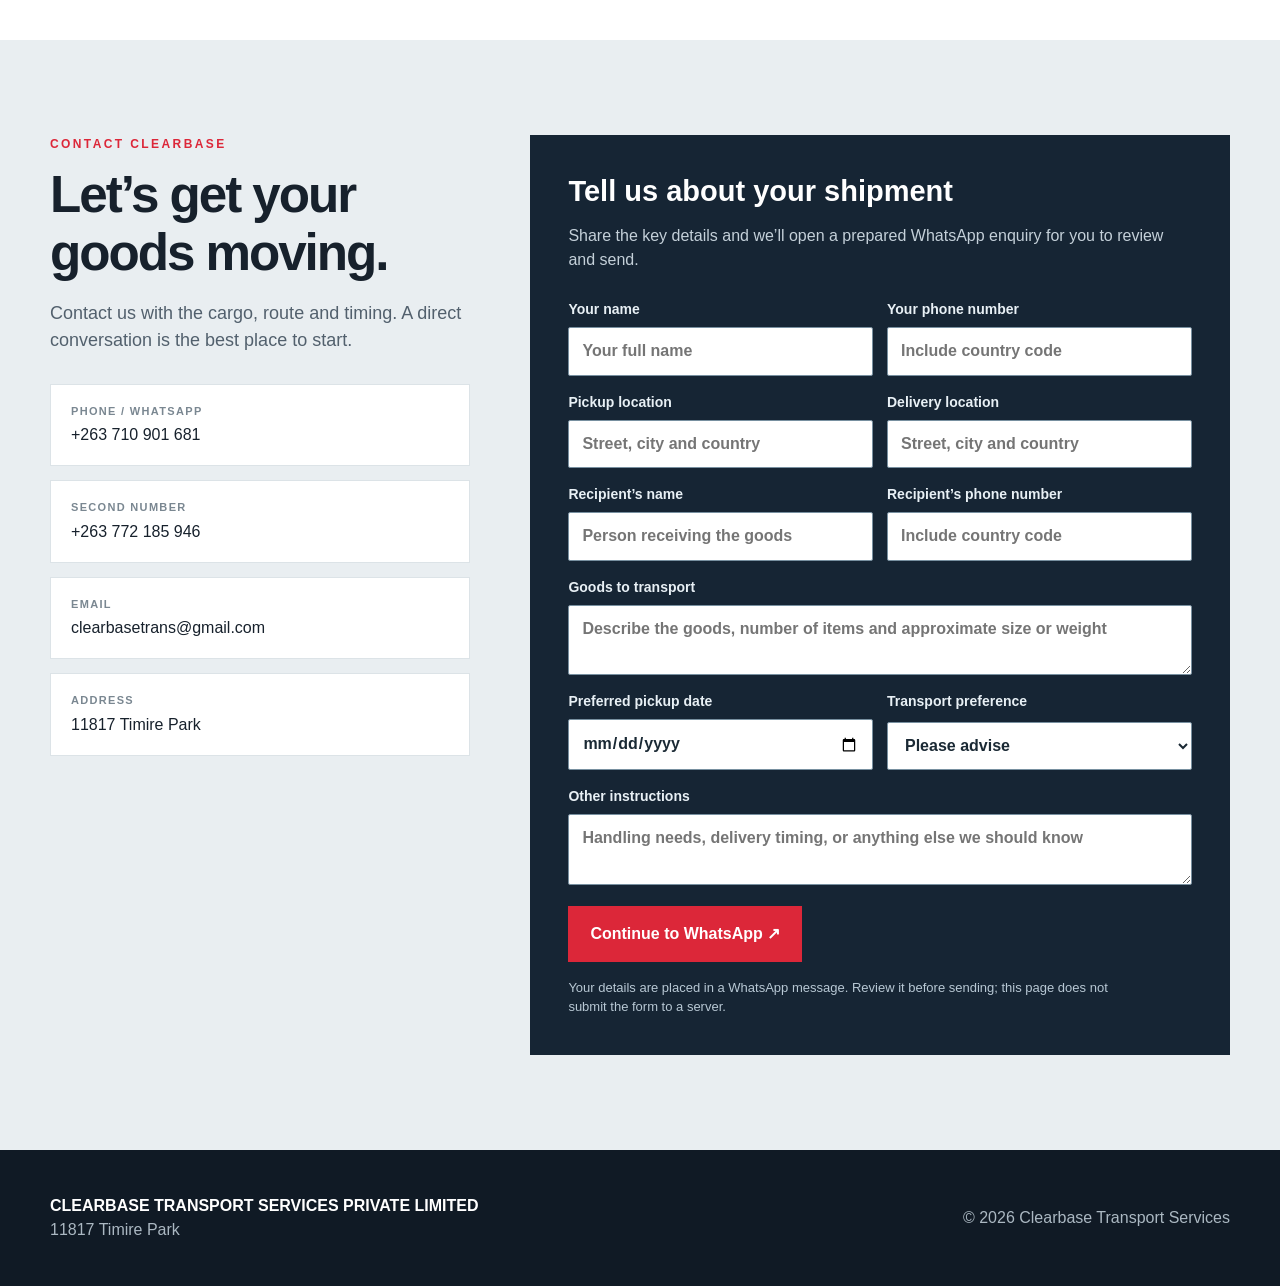
==== commit bcb9eeb5: "Remove shipment FAQ section as requested" ====
--- a/index.html
+++ b/index.html
@@ -66,7 +66,7 @@
         <button class="btn" type="submit">Continue to WhatsApp ↗</button>
         <small class="form-disclosure">Your details are placed in a WhatsApp message. Review it before sending; this page does not submit the form to a server.</small>
       </form></div></div></section>
-<section class="section" id="shipment-faq"><div class="wrap"><p class="kicker">BEFORE YOU BOOK</p><h2>Your shipment questions, answered.</h2><div class="shipment-faq"><details><summary>How do I get a quote?</summary><p>Share your pickup and delivery locations, goods, package count, estimated weight and preferred date using the form. Our team will discuss the route and requirements with you before confirming a quote.</p></details><details><summary>How much will transport cost?</summary><p>Pricing depends on the route, cargo size and weight, transport mode and handling needs. Send your details for a quote tailored to your shipment.</p></details><details><summary>When will my goods arrive?</summary><p>Timing depends on the route, collection arrangements and transport mode. For cross-border or international journeys, clearance can also affect timing. Confirm the delivery estimate with our team before booking.</p></details><details><summary>What documents do I need?</summary><p>Requirements depend on the goods, destination and transport mode. Tell our team what you are shipping and where it is going so the required paperwork can be discussed before collection.</p></details><details><summary>Can I send fragile or bulky goods?</summary><p>Select the handling need in the form and explain the goods and packaging. Our team will review the requirements and confirm suitable arrangements before booking.</p></details><details><summary>How do I confirm payment and collection?</summary><p>Contact our team on +263 710 901 681 to agree on the quote, payment arrangements and collection details before your goods move.</p></details></div></div></section>
+
   </main>
   <footer><div class="wrap foot"><div><strong>CLEARBASE TRANSPORT SERVICES PRIVATE LIMITED</strong><br>11817 Timire Park</div><div>© <span id="year">2026</span> Clearbase Transport Services</div></div></footer>
   <a class="wa" href="https://wa.me/263710901681?text=Hello%20Clearbase%2C%20I%27d%20like%20to%20discuss%20a%20shipment." target="_blank" rel="noopener" aria-label="Chat with Clearbase on WhatsApp"><span>Chat on WhatsApp</span><svg viewBox="0 0 32 32" aria-hidden="true"><path d="M16 3A13 13 0 0 0 4.8 22.6L3 29l6.5-1.7A13 13 0 1 0 16 3zm0 23.6c-2 0-4-.6-5.7-1.6l-.4-.2-3.8 1 1-3.7-.3-.4A10.6 10.6 0 1 1 16 26.6zm5.8-7.9c-.3-.2-1.8-.9-2.1-1s-.5-.2-.7.2-.8 1-1 1.2-.4.2-.7.1a8.7 8.7 0 0 1-2.6-1.6 9.9 9.9 0 0 1-1.8-2.2c-.2-.3 0-.5.2-.7l.5-.6.3-.5c.1-.2 0-.5 0-.7l-1-2.4c-.3-.6-.5-.5-.7-.5h-.6c-.3 0-.7.1-1 .5s-1.3 1.3-1.3 3.1 1.3 3.5 3 4.7 4.3 5.4 3.8 1.3 4.6 1.2 1.2-.1 1.8-.8 2.1-1.5.3-.7.3-1.3.2-1.5s-.3-.2-.6-.4z"/></svg></a>
